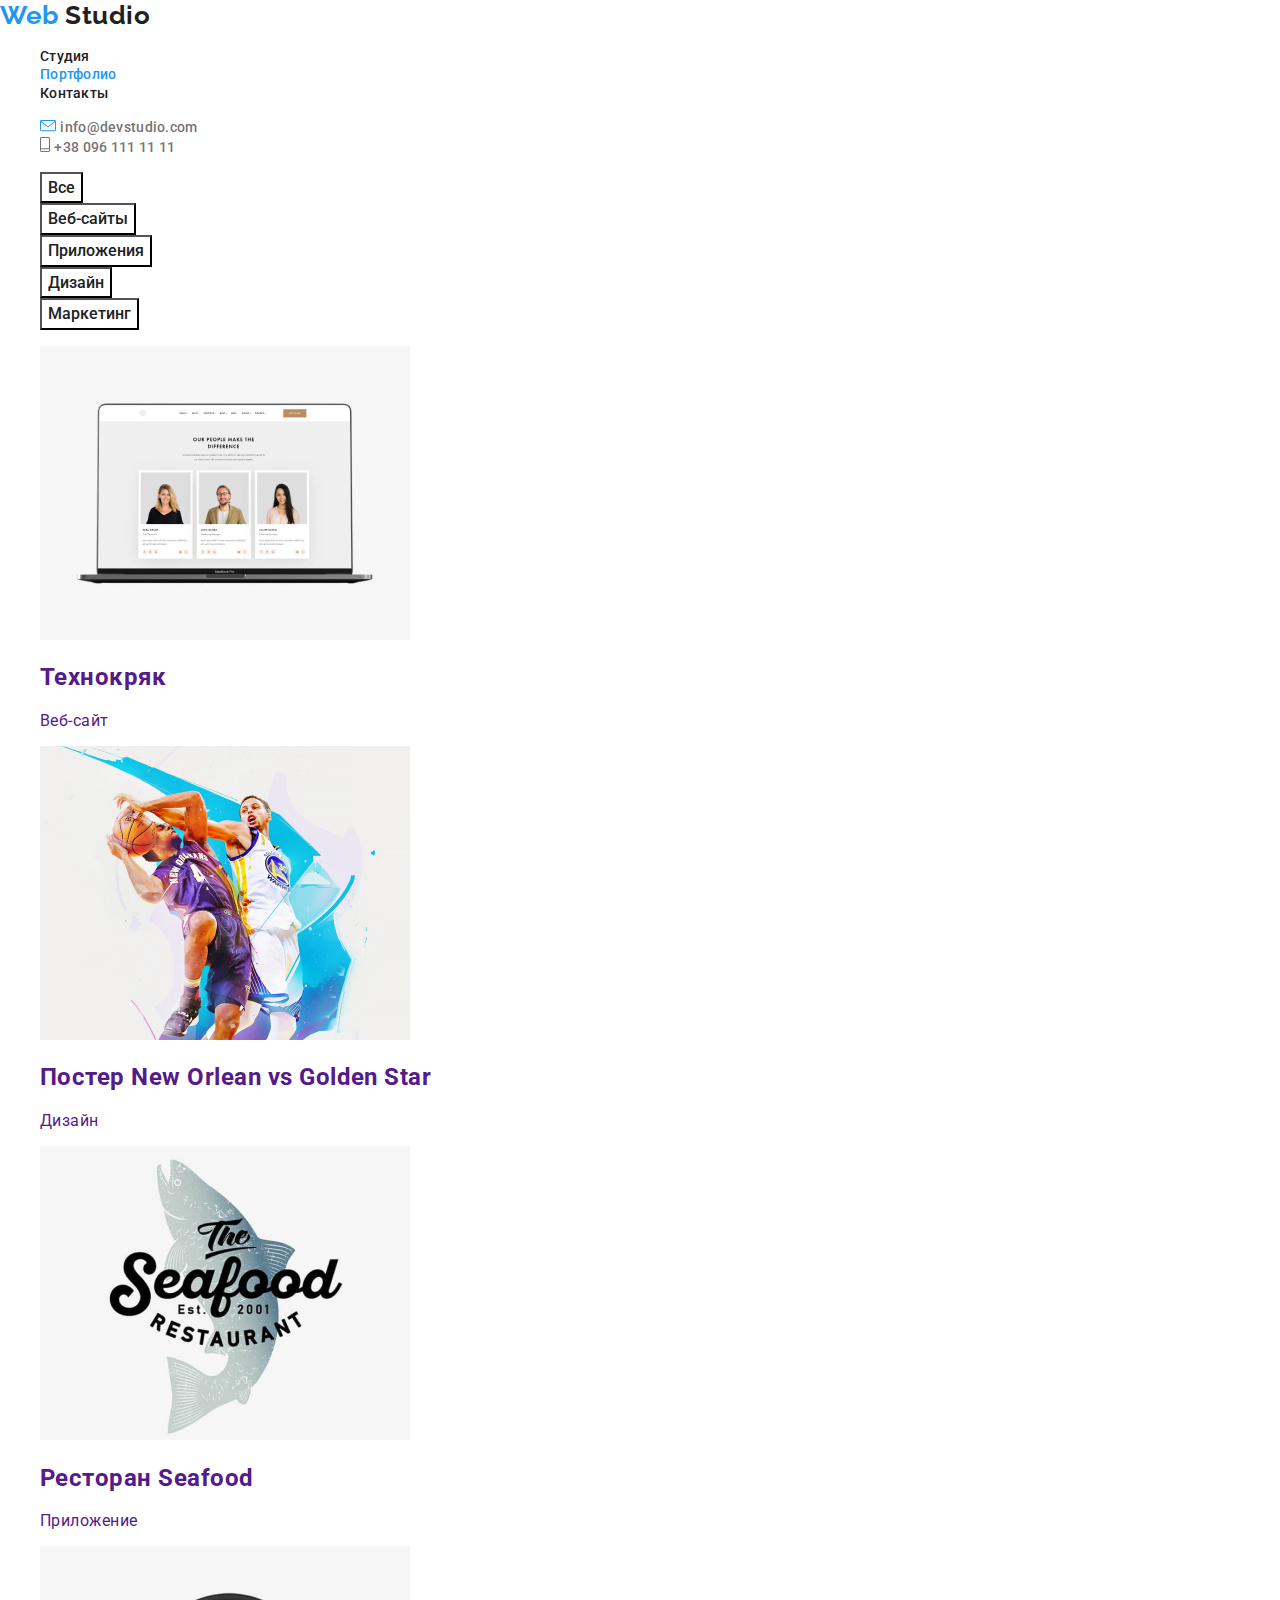
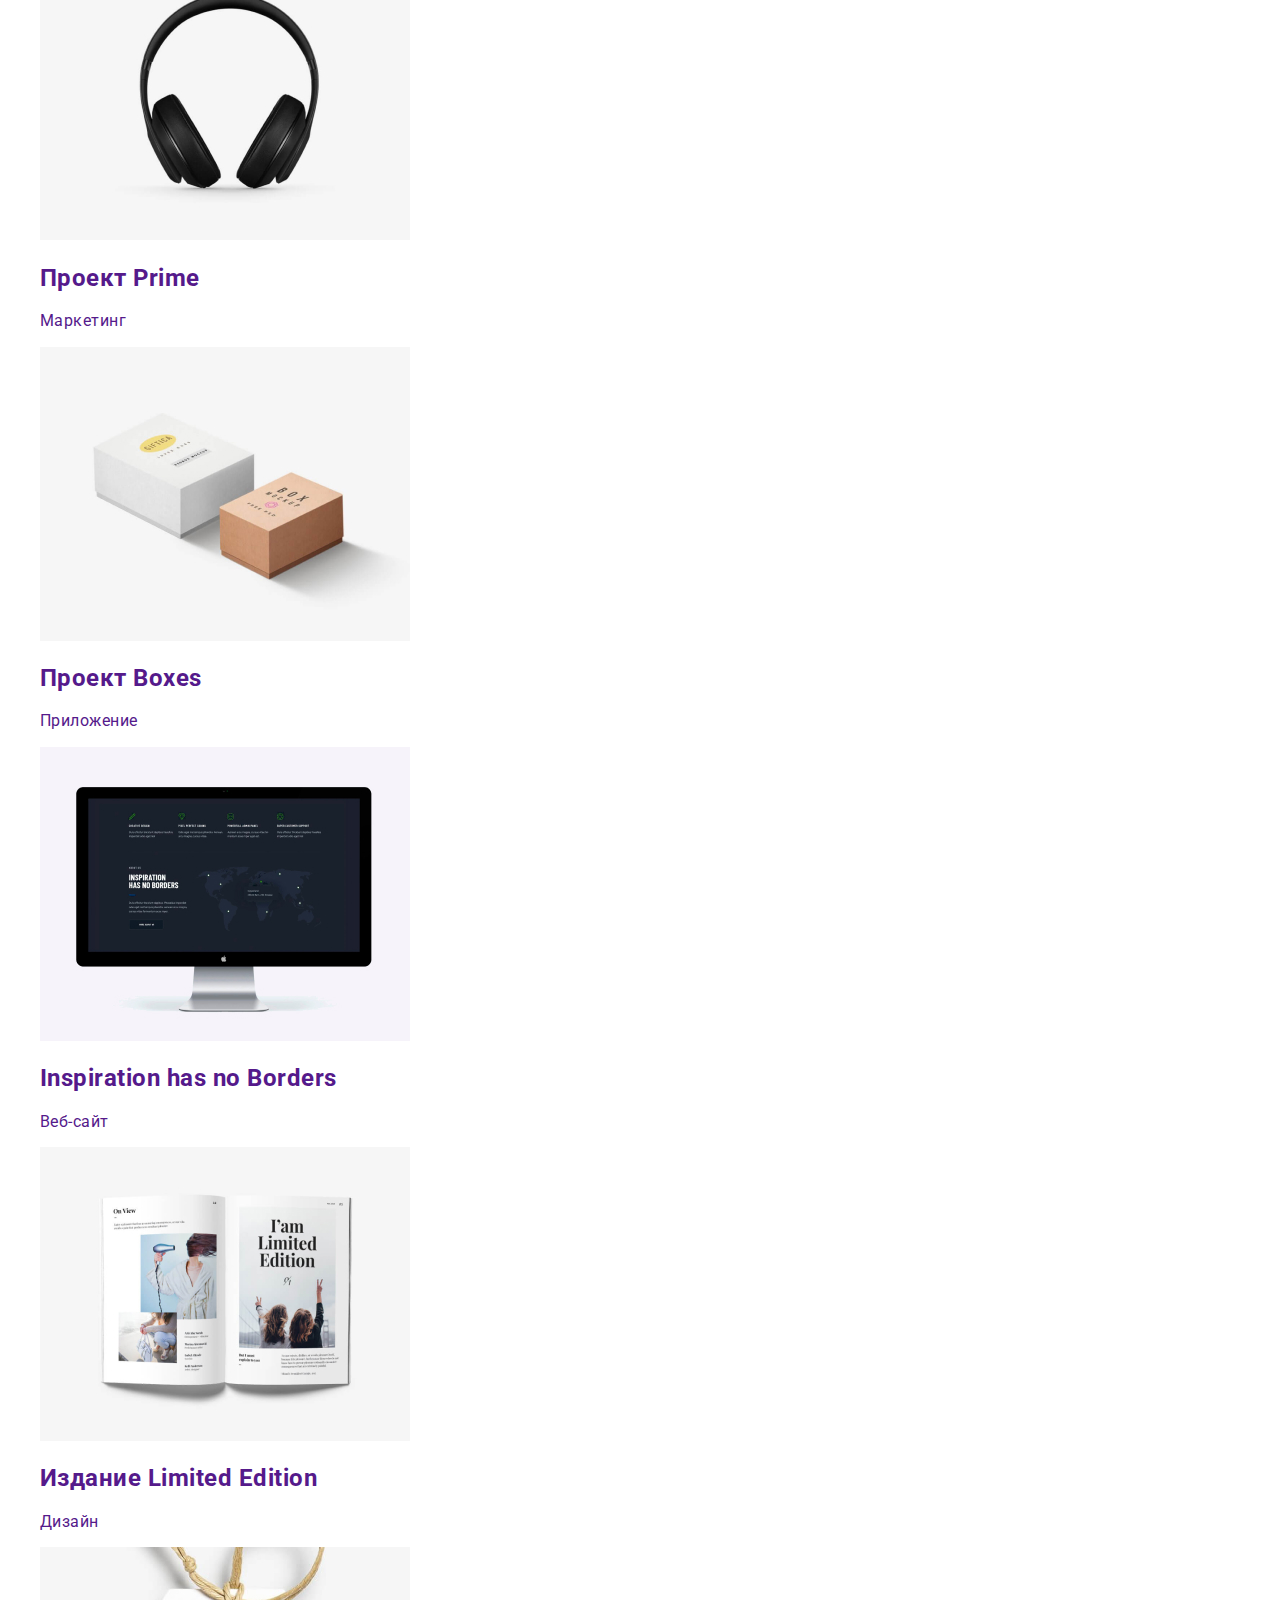
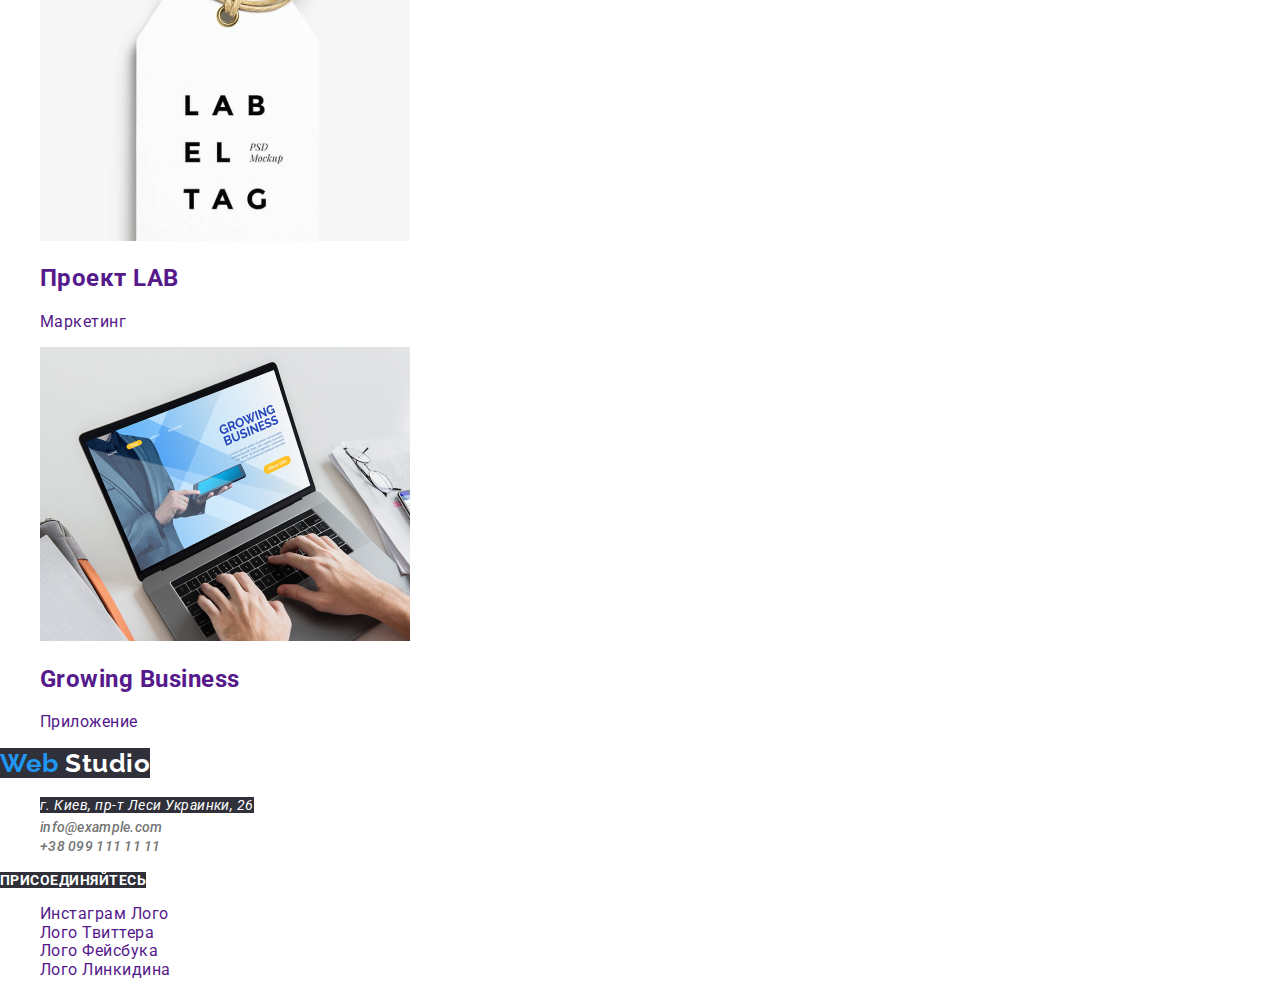
==== portfolio.html @ a0b8d0cc "Updated html" ====
<!DOCTYPE html>
<html lang="ru">
  <head>
    <meta charset="UTF-8" />
    <meta name="viewport" content="width=device-width, initial-scale=1.0" />
    <title>Web Studio</title>
    <link
      href="https://fonts.googleapis.com/css2?family=Raleway:ital,wght@1,700&family=Roboto:wght@400;500;700;900&display=swap"
      rel="stylesheet"
    />
    <link rel="stylesheet" href="./css/normalize.css" />
    <link rel="stylesheet" href="./css/style.css" />
  </head>
  <body>
    <!--Hat of website-->
    <header>
      <nav>
        <a href="./index.html" aria-label="Лого" lang="en" class="logo">
          <span class="bluesidelogo"> Web </span> Studio
        </a>
        <ul class="site-nav">
          <li><a href="./index.html" class="link"> Студия </a></li>
          <li><a href="./portfolio.html" class="link current">Портфолио</a></li>
          <li><a href="" class="link">Контакты</a></li>
        </ul>
      </nav>
      <ul>
        <li>
          <img src="./img/envelope(hover)1.svg" alt="Koнверт" />
          <a href="mailto:info@devstudio.com" class="contacts">
            info@devstudio.com
          </a>
        </li>
        <li>
          <img src="./img/phone1.svg" alt="Телефон" />
          <a href="tel:+380961111111" class="contacts"> +38 096 111 11 11 </a>
        </li>
      </ul>
    </header>
    <!-- Main -->
    <main>
      <h1 hidden>Portfolio</h1>
      <!--Portfolio filter-->
      <section class="section">
        <ul>
          <li><button type="button" class="button">Все</button></li>
          <li><button type="button" class="button">Веб-сайты</button></li>
          <li><button type="button" class="button">Приложения</button></li>
          <li><button type="button" class="button">Дизайн</button></li>
          <li><button type="button" class="button">Маркетинг</button></li>
        </ul>
        <!--Portfolio-->
        <ul>
          <li>
            <a href="" class="works">
              <img
                src="./img/portfolio/first.jpg"
                alt="Ноутбук"
                height="294"
                width="370"
              />
              <h2 class="portfolio-title">Технокряк</h2>
              <p class="section-descrp">Веб-сайт</p>
              <p hidden>
                Технокряк это современная площадка распространения коронавируса.
                Компании используют эту платформу для цифрового шпионажа и атак
                на защищённые сервера конкурентов.
              </p>
            </a>
          </li>
          <li>
            <a href="" class="works">
              <img
                src="./img/portfolio/neworlean.jpg "
                alt="Постер"
                height="294"
                width="370"
              />
              <h2 class="portfolio-title">Постер New Orlean vs Golden Star</h2>
              <p class="section-descrp">Дизайн</p>
              <p hidden>
                Технокряк это современная площадка распространения коронавируса.
                Компании используют эту платформу для цифрового шпионажа и атак
                на защищённые сервера конкурентов.
              </p>
            </a>
          </li>
          <li>
            <a href="" class="works">
              <img
                src="./img/portfolio/seafood.jpg"
                alt="Ресторан"
                height="294"
                width="370"
              />
              <h2 class="portfolio-title">Ресторан Seafood</h2>
              <p class="section-descrp">Приложение</p>
              <p hidden>
                Технокряк это современная площадка распространения коронавируса.
                Компании используют эту платформу для цифрового шпионажа и атак
                на защищённые сервера конкурентов.
              </p>
            </a>
          </li>
          <li>
            <a href="" class="works">
              <img
                src="./img/portfolio/prime.jpg"
                alt="Наушники"
                height="294"
                width="370"
              />
              <h2 class="portfolio-title">Проект Prime</h2>
              <p class="section-descrp">Маркетинг</p>
              <p hidden>
                Технокряк это современная площадка распространения коронавируса.
                Компании используют эту платформу для цифрового шпионажа и атак
                на защищённые сервера конкурентов.
              </p>
            </a>
          </li>
          <li>
            <a href="" class="works">
              <img
                src="./img/portfolio/boxes.jpg"
                alt="Коробки"
                height="294"
                width="370"
              />
              <h2 class="portfolio-title">Проект Boxes</h2>
              <p class="section-descrp">Приложение</p>
              <p hidden>
                Технокряк это современная площадка распространения коронавируса.
                Компании используют эту платформу для цифрового шпионажа и атак
                на защищённые сервера конкурентов.
              </p>
            </a>
          </li>
          <li>
            <a href="" class="works">
              <img
                src="./img/portfolio/borders.jpg"
                alt="Монитор Компьютера"
                height="294"
                width="370"
              />
              <h2 class="portfolio-title">Inspiration has no Borders</h2>
              <p class="section-descrp">Веб-сайт</p>
              <p hidden>
                Технокряк это современная площадка распространения коронавируса.
                Компании используют эту платформу для цифрового шпионажа и атак
                на защищённые сервера конкурентов.
              </p>
            </a>
          </li>
          <li>
            <a href="" class="works">
              <img
                src="./img/portfolio/edition.jpg"
                alt="Журнал"
                height="294"
                width="370"
              />
              <h2 class="portfolio-title">Издание Limited Edition</h2>
              <p class="section-descrp">Дизайн</p>
              <p hidden>
                Технокряк это современная площадка распространения коронавируса.
                Компании используют эту платформу для цифрового шпионажа и атак
                на защищённые сервера конкурентов.
              </p>
            </a>
          </li>
          <li>
            <a href="" class="works">
              <img
                src="./img/portfolio/lab.jpg"
                alt="Логотип компании"
                height="294"
                width="370"
              />
              <h2 class="portfolio-title">Проект LAB</h2>
              <p class="section-descrp">Маркетинг</p>
              <p hidden>
                Технокряк это современная площадка распространения коронавируса.
                Компании используют эту платформу для цифрового шпионажа и атак
                на защищённые сервера конкурентов.
              </p>
            </a>
          </li>
          <li>
            <a href="" class="works">
              <img
                src="./img/portfolio/business.jpg"
                alt="Ноутбук"
                height="294"
                width="370"
              />
              <h2 class="portfolio-title">Growing Business</h2>
              <p class="section-descrp">Приложение</p>
              <p hidden>
                Технокряк это современная площадка распространения коронавируса.
                Компании используют эту платформу для цифрового шпионажа и атак
                на защищённые сервера конкурентов.
              </p>
            </a>
          </li>
        </ul>
      </section>
    </main>
    <!-- Footer-->
    <footer class="footer">
      <a href="./index.html" lang="en" class="whitelogo">
        <span class="bluesidelogo">Web</span> Studio
      </a>

      <address>
        <ul>
          <li>
            <a
              href="https://goo.gl/maps/Nmf4giyLiauQaxNX7"
              target="blank"
              class="addresslink"
              >г. Киев, пр-т Леси Украинки, 26</a
            >
          </li>
          <li>
            <a href="mailto:info@example.com" class="contacts">
              info@example.com
            </a>
          </li>
          <li>
            <a href="tel:+380991111111" class="contacts"> +38 099 111 11 11 </a>
          </li>
        </ul>
      </address>
      <b class="footer-sent">
        ПРИСОЕДИНЯЙТЕСЬ
      </b>
      <ul>
        <li>
          <a href="" aria-label="Instagram" class="social-network">
            Инстаграм Лого
          </a>
        </li>
        <li>
          <a href="" aria-label="Twitter" class="social-network">
            Лого Твиттера
          </a>
        </li>
        <li>
          <a href="" aria-label="Facebook" class="social-network">
            Лого Фейсбука</a
          >
        </li>
        <li>
          <a href="" aria-label="Linkedin" class="social-network">
            Лого Линкидина</a
          >
        </li>
      </ul>
    </footer>
  </body>
</html>
---- css/style.css ----
:root {
  --primary-text-color: #757575;
  --title-text-color: #212121;
  --accent-color: #2196f3;
  --background-color: #ffffff;
}
body {
  color: var(--primary-text-color);
  background-color: var(--background-color);

  font-family: Roboto, sans-serif;
  letter-spacing: 0.03em;
}
ul {
  list-style: none;
}
.button {
  font-family: inherit;
}
.logo,
.whitelogo {
  color: var(--title-text-color);

  font-family: Raleway, sans-serif;
  letter-spacing: 0.02em;
  font-weight: 700;
  font-size: 26px;
  line-height: 1.19;
  text-decoration: none;
}
.bluesidelogo {
  color: var(--accent-color);
}
/* Site Nav, Contacts */
.site-nav .link,
.contacts {
  color: var(--title-text-color);

  letter-spacing: 0.02em;
  font-weight: 500;
  font-size: 14px;
  line-height: 1.14;
  text-decoration: none;
}
.site-nav .link:hover,
.site-nav .link:focus,
.contacts:hover,
.contacts:focus {
  color: var(--accent-color);
}
.site-nav .current {
  color: var(--accent-color);
  text-decoration: none;
}
.contacts {
  color: var(--primary-text-color);
}

/* Hero */
.hero {
  letter-spacing: 0.06em;
}
.hero-title {
  color: var(--background-color);
  background-color: #2f303a;

  font-weight: 900;
  font-size: 44px;
  line-height: 1.4;
  text-align: center;
  text-transform: uppercase;
}
.button {
  color: var(--background-color);
  background-color: var(--accent-color);

  font-weight: 700;
  font-size: 16px;
  line-height: 1.8;
  align-items: center;
  text-align: center;
}
/* Sections */
.section-title {
  color: var(--title-text-color);

  font-weight: 700;
  font-size: 36px;
  line-height: 1.16;
  text-align: center;
}
/* Features, What we are doing */
.features .title,
.picturetext {
  color: var(--title-text-color);

  font-weight: 700;
  font-size: 14px;
  line-height: 1.14;
}
.features > li > p {
  font-weight: 400;
  font-size: 14px;
  line-height: 1.7;
}
.picturetext {
  color: var(--background-color);
  background-color: #2f303a;

  text-transform: uppercase;
}
/* Our team */
.profession {
  font-weight: 400;
  font-size: 16px;
  line-height: 1.2;
}
.nametitle {
  color: var(--title-text-color);

  font-weight: 500;
  font-size: 16px;
  line-height: 19px;
}
/* Footer */
.whitelogo,
.addresslink,
.footer-sent {
  color: var(--background-color);
  background-color: #2f303a;
}
.addresslink {
  font-weight: 400;
  font-size: 14px;
  line-height: 1.7;
  text-decoration: none;
}
.addresscolor {
  color: rgba(255, 255, 255, 0.6);
  background-color: #2f303a;
}
.footer-sent {
  text-transform: uppercase;
  font-weight: 700;
  font-size: 14px;
  line-height: 1.14;
}
.social-network {
  text-decoration: none;
}
/* Portfolio */
/* Portfolio filter */
.section .button {
  color: var(--title-text-color);
  background-color: var(--portfolio-color);

  font-weight: 500;
  font-size: 16px;
  line-height: 1.6;
  text-align: center;
}
.section .button:hover,
.section .button:focus {
  color: var(--background-color);
  background-color: var(--accent-color);
}
/* Portfolio */
.works {
  text-decoration: none;
}
section-descrp {
  font-weight: 400;
  font-size: 16px;
  line-height: 1.8;
}
.section-title {
  color: var(--title-text-color);

  font-weight: 700;
  font-size: 18px;
  line-height: 2;
  letter-spacing: 0.06em;
  text-decoration: none;
}
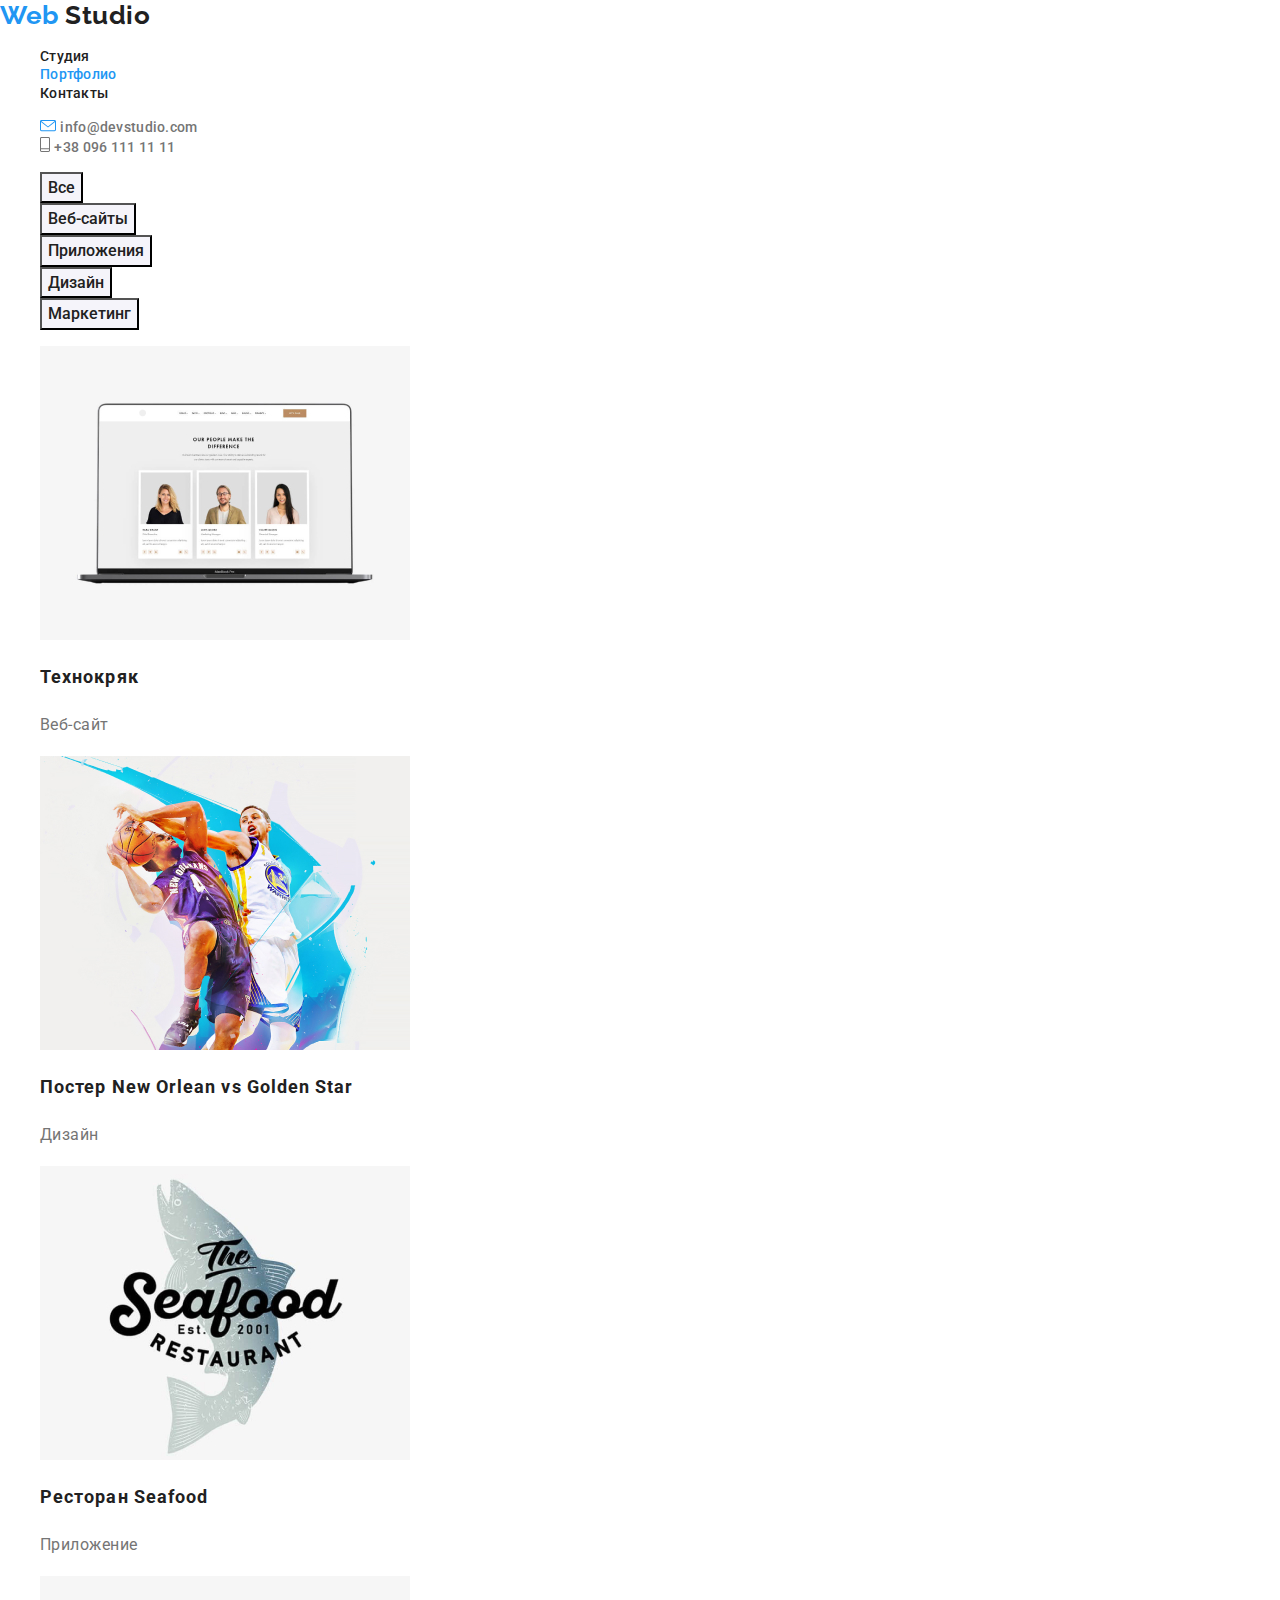
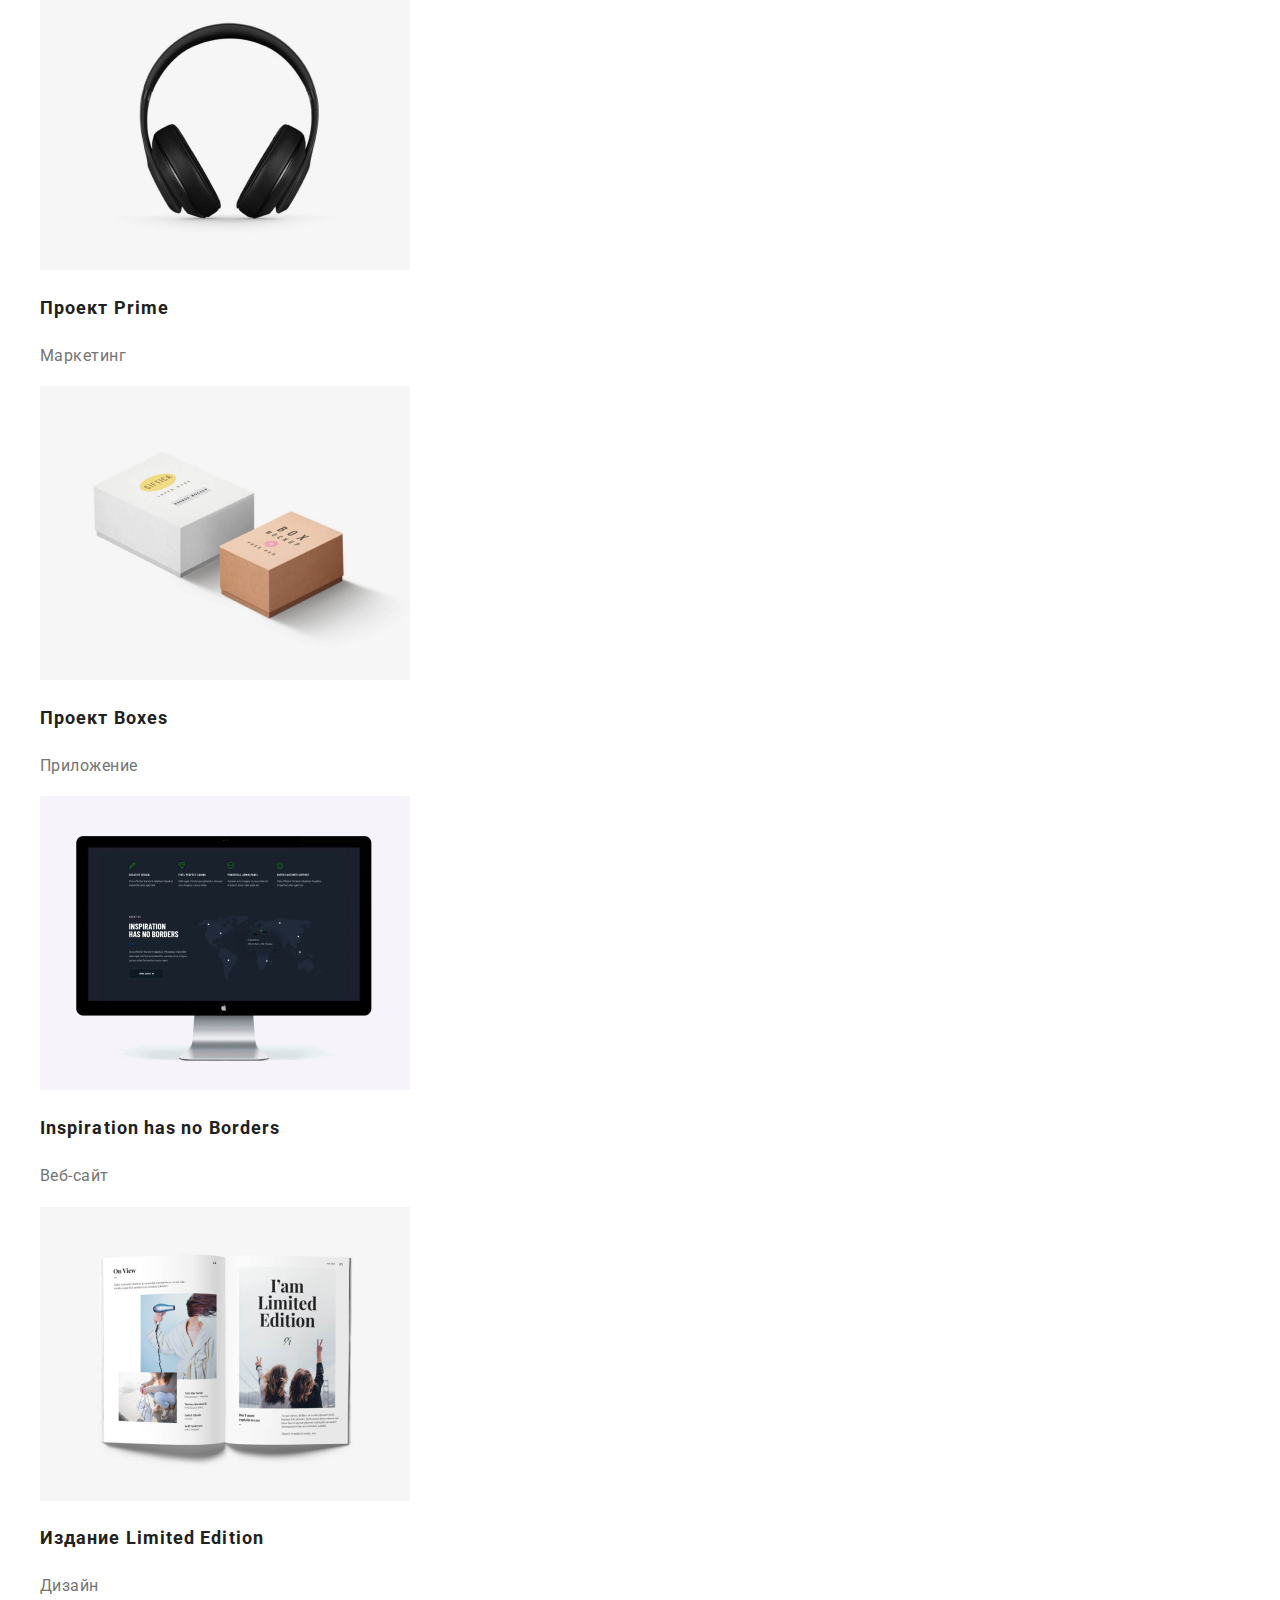
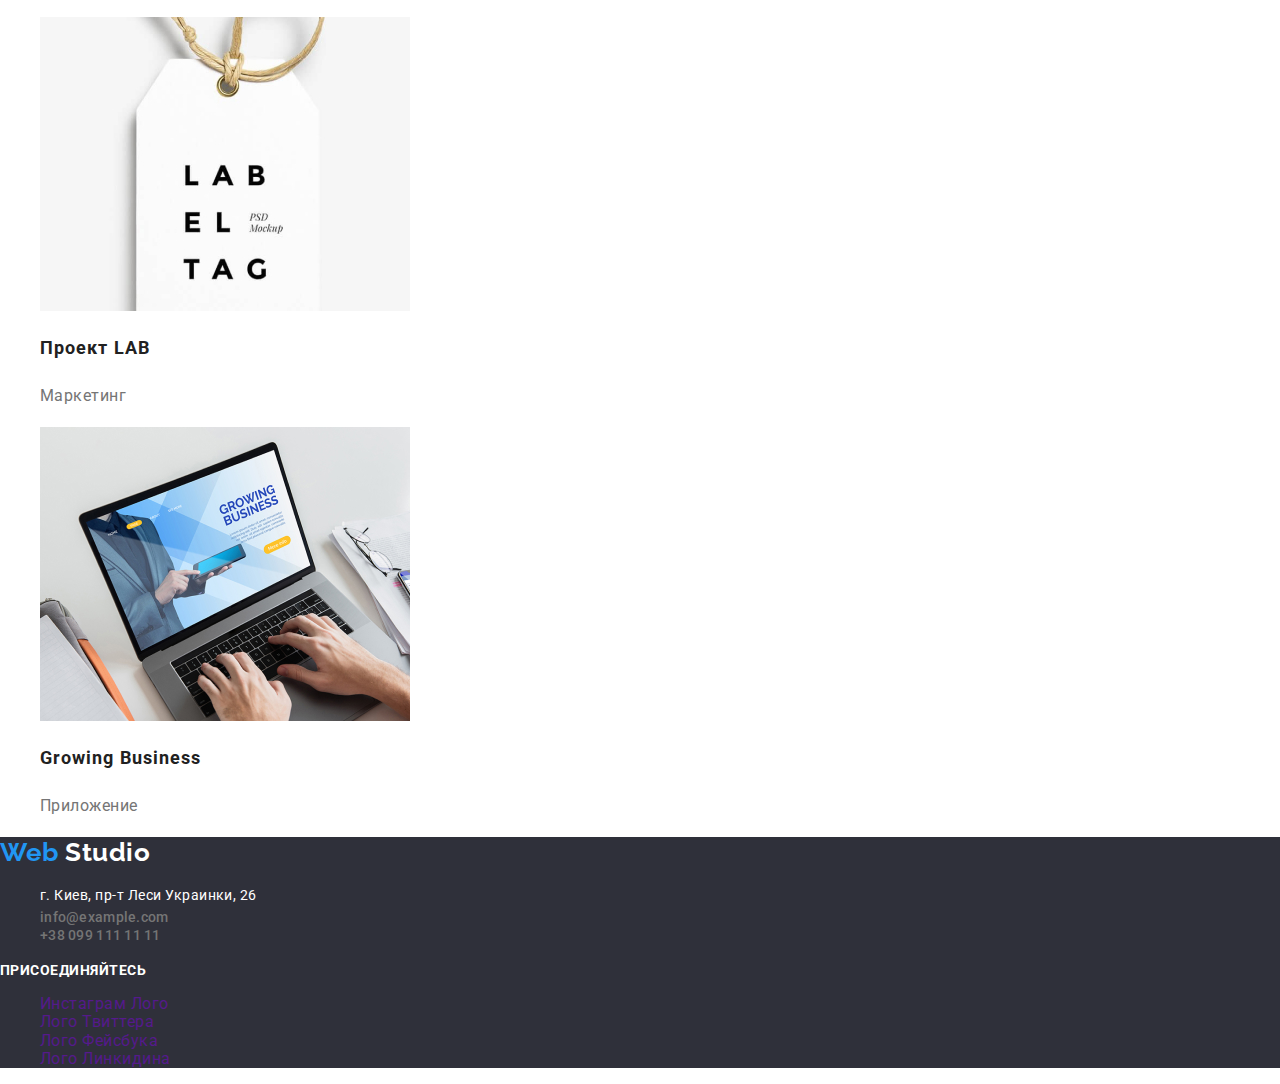
==== commit 2fb2f3e1: "Fixed mistake" ====
--- a/portfolio.html
+++ b/portfolio.html
@@ -5,7 +5,7 @@
     <meta name="viewport" content="width=device-width, initial-scale=1.0" />
     <title>Web Studio</title>
     <link
-      href="https://fonts.googleapis.com/css2?family=Raleway:ital,wght@1,700&family=Roboto:wght@400;500;700;900&display=swap"
+      href="https://fonts.googleapis.com/css2?family=Raleway:wght@700&family=Roboto:wght@400;500;700;900&display=swap"
       rel="stylesheet"
     />
     <link rel="stylesheet" href="./css/normalize.css" />
@@ -213,7 +213,7 @@
         <span class="bluesidelogo">Web</span> Studio
       </a>
 
-      <address>
+      <address class="address">
         <ul>
           <li>
             <a
--- a/css/style.css
+++ b/css/style.css
@@ -1,27 +1,34 @@
 :root {
+  --main-font: "Roboto", sans-serif;
+  --secondary-font: "Raleway", sans-serif;
   --primary-text-color: #757575;
   --title-text-color: #212121;
   --accent-color: #2196f3;
   --background-color: #ffffff;
+  --backgroud-our-team: #f5f4fa;
+  --fotter-color: #2f303a;
 }
 body {
   color: var(--primary-text-color);
   background-color: var(--background-color);
 
-  font-family: Roboto, sans-serif;
+  font-family: var(--main-font);
   letter-spacing: 0.03em;
 }
 ul {
   list-style: none;
-}
-.button {
+  font-family: var(--main-font);
+}
+.button,
+.hero-button {
   font-family: inherit;
 }
 .logo,
 .whitelogo {
   color: var(--title-text-color);
 
-  font-family: Raleway, sans-serif;
+  font-family: var(--secondary-font);
+  font-style: normal;
   letter-spacing: 0.02em;
   font-weight: 700;
   font-size: 26px;
@@ -30,6 +37,7 @@
 }
 .bluesidelogo {
   color: var(--accent-color);
+  font-style: normal;
 }
 /* Site Nav, Contacts */
 .site-nav .link,
@@ -57,23 +65,25 @@
 }
 
 /* Hero */
-.hero {
-  letter-spacing: 0.06em;
-}
+
 .hero-title {
   color: var(--background-color);
   background-color: #2f303a;
 
+  font-family: var(--main-font);
   font-weight: 900;
   font-size: 44px;
   line-height: 1.4;
-  text-align: center;
-  text-transform: uppercase;
-}
-.button {
+  letter-spacing: 0.06em;
+  text-align: center;
+  text-transform: uppercase;
+}
+.hero-button {
   color: var(--background-color);
   background-color: var(--accent-color);
 
+  font-family: var(--main-font);
+  letter-spacing: 0.06em;
   font-weight: 700;
   font-size: 16px;
   line-height: 1.8;
@@ -98,6 +108,9 @@
   font-size: 14px;
   line-height: 1.14;
 }
+.title {
+  text-transform: uppercase;
+}
 .features > li > p {
   font-weight: 400;
   font-size: 14px;
@@ -105,11 +118,14 @@
 }
 .picturetext {
   color: var(--background-color);
-  background-color: #2f303a;
+  background-color: rgba(47, 48, 58, 0.8);
 
   text-transform: uppercase;
 }
 /* Our team */
+.our-team {
+  background-color: var(--backgroud-our-team);
+}
 .profession {
   font-weight: 400;
   font-size: 16px;
@@ -123,11 +139,17 @@
   line-height: 19px;
 }
 /* Footer */
+.footer {
+  background-color: var(--fotter-color);
+}
 .whitelogo,
 .addresslink,
 .footer-sent {
   color: var(--background-color);
-  background-color: #2f303a;
+  font-style: normal;
+}
+.address {
+  font-style: normal;
 }
 .addresslink {
   font-weight: 400;
@@ -137,7 +159,6 @@
 }
 .addresscolor {
   color: rgba(255, 255, 255, 0.6);
-  background-color: #2f303a;
 }
 .footer-sent {
   text-transform: uppercase;
@@ -152,7 +173,7 @@
 /* Portfolio filter */
 .section .button {
   color: var(--title-text-color);
-  background-color: var(--portfolio-color);
+  background-color: var(--backgroud-our-team);
 
   font-weight: 500;
   font-size: 16px;
@@ -168,12 +189,13 @@
 .works {
   text-decoration: none;
 }
-section-descrp {
+.section-descrp {
   font-weight: 400;
   font-size: 16px;
   line-height: 1.8;
-}
-.section-title {
+  color: var(--primary-text-color);
+}
+.portfolio-title {
   color: var(--title-text-color);
 
   font-weight: 700;
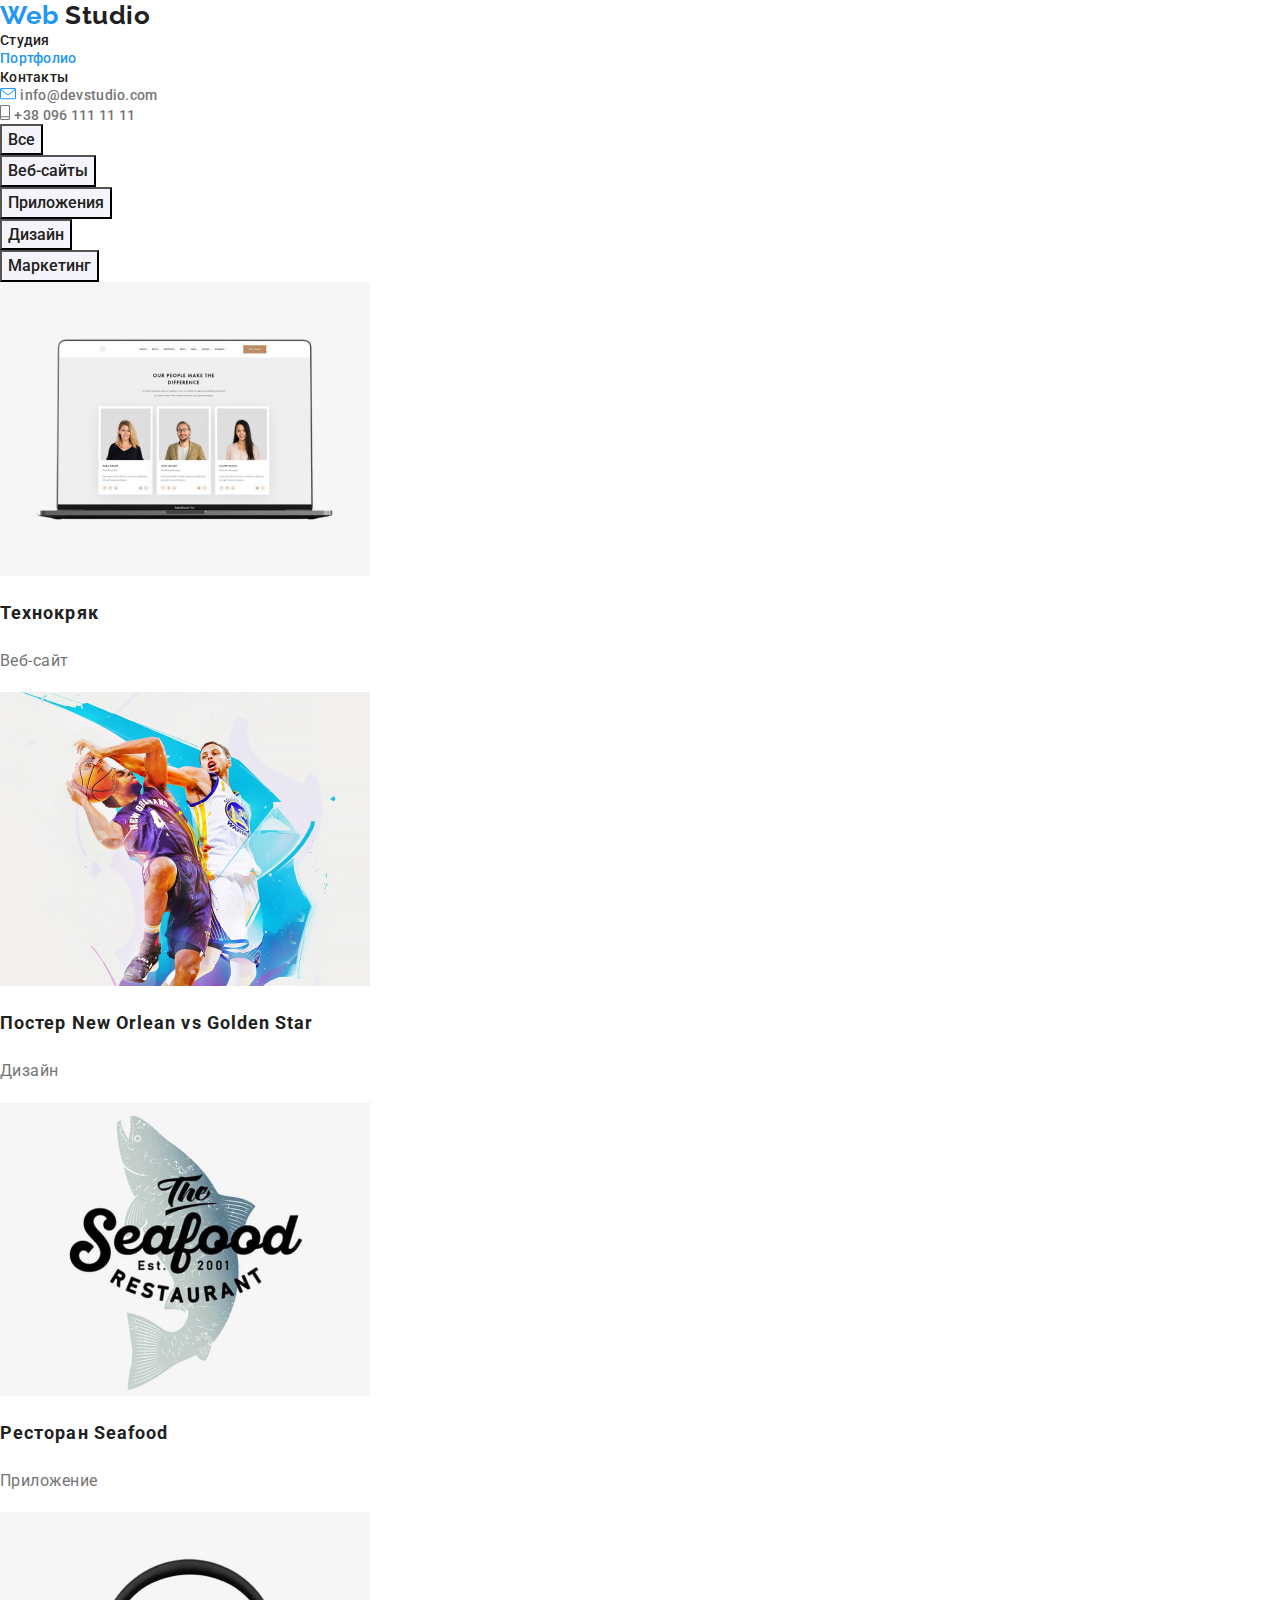
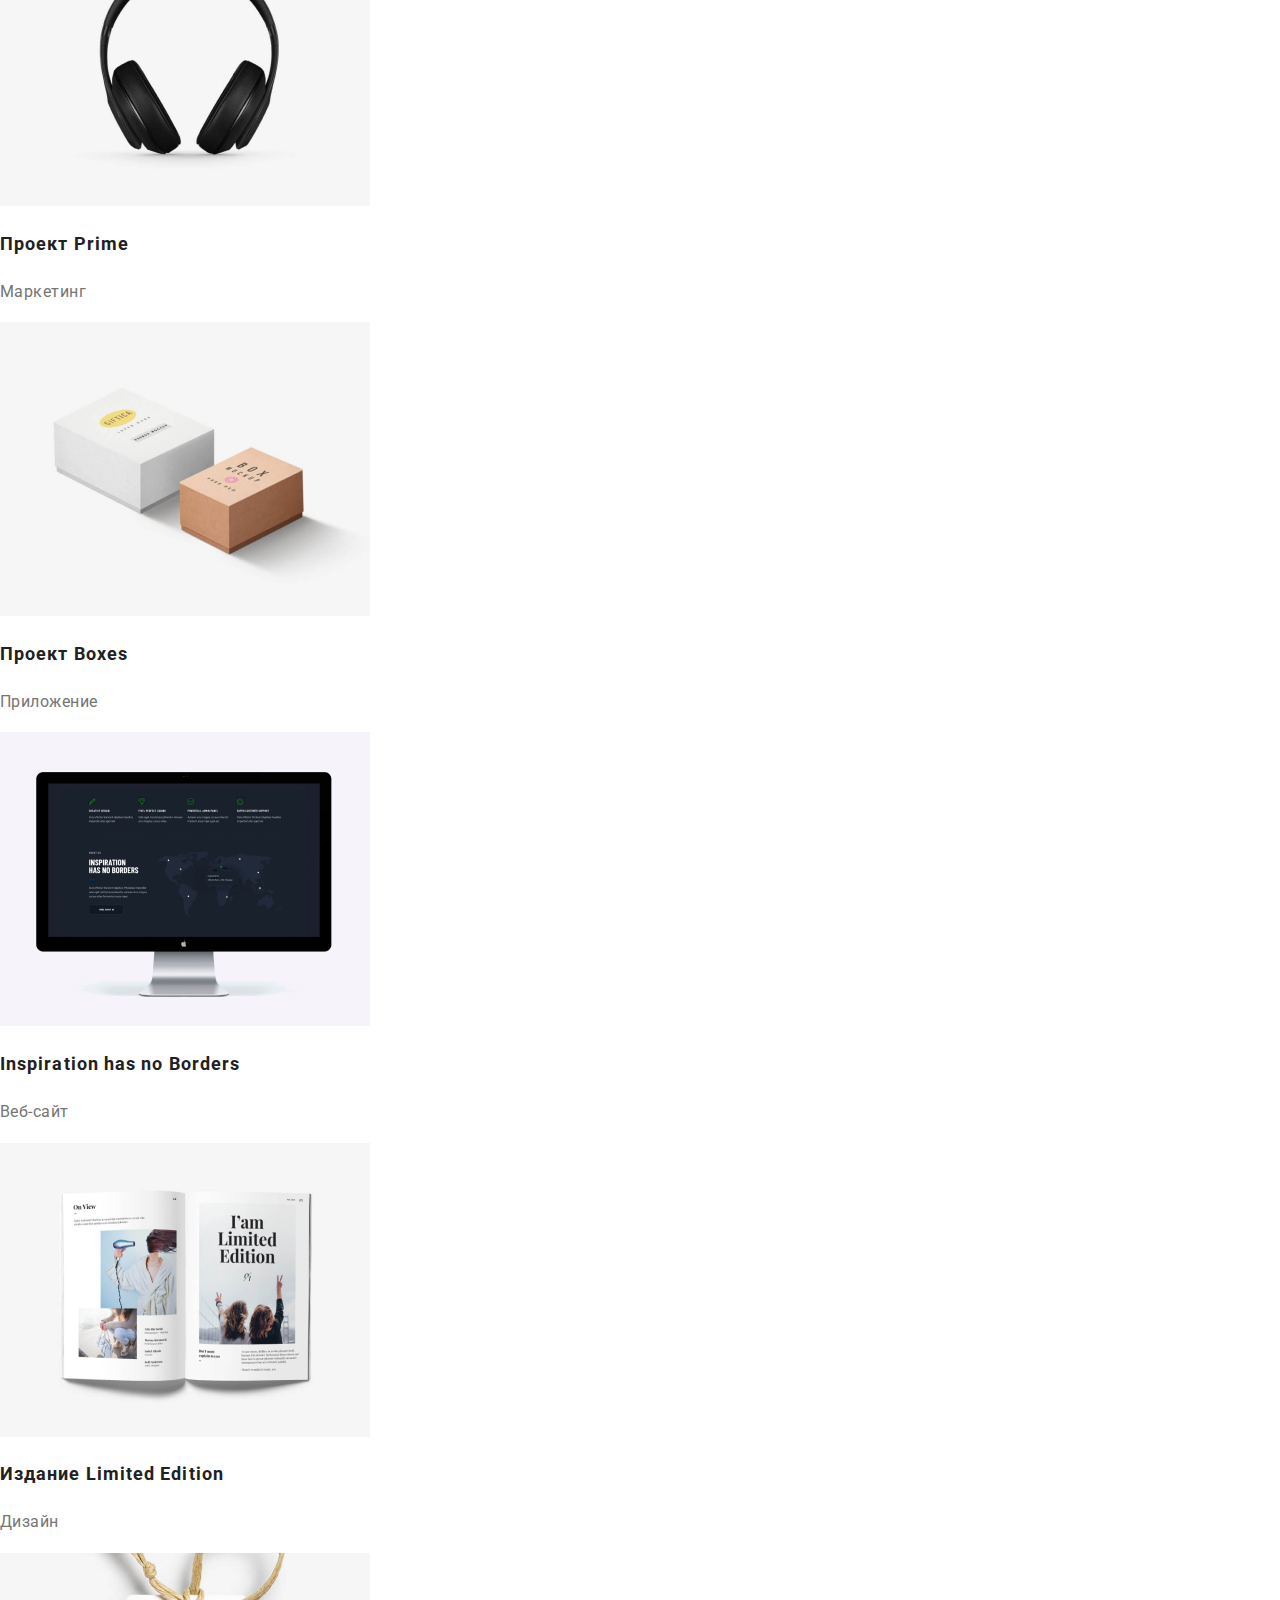
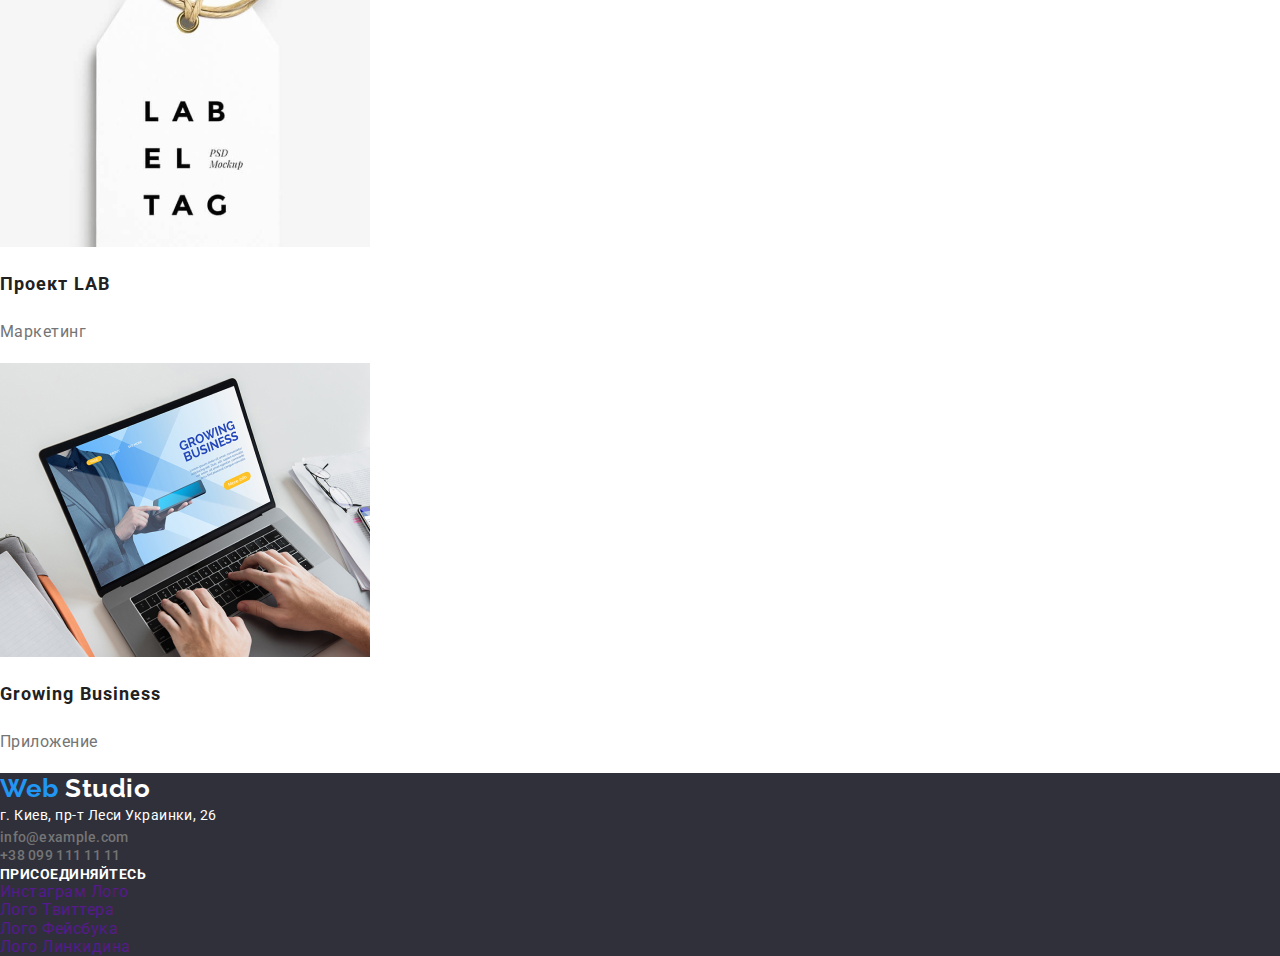
==== commit 109b326e: "Updates" ====
--- a/portfolio.html
+++ b/portfolio.html
@@ -24,7 +24,7 @@
           <li><a href="" class="link">Контакты</a></li>
         </ul>
       </nav>
-      <ul>
+      <ul class="top-address">
         <li>
           <img src="./img/envelope(hover)1.svg" alt="Koнверт" />
           <a href="mailto:info@devstudio.com" class="contacts">
--- a/css/style.css
+++ b/css/style.css
@@ -8,6 +8,14 @@
   --backgroud-our-team: #f5f4fa;
   --fotter-color: #2f303a;
 }
+html {
+  box-sizing: border-box;
+}
+*,
+*: :before,
+*: :after {
+  box-sizing: inherit;
+}
 body {
   color: var(--primary-text-color);
   background-color: var(--background-color);
@@ -16,6 +24,9 @@
   letter-spacing: 0.03em;
 }
 ul {
+  margin: 0;
+  padding: 0;
+
   list-style: none;
   font-family: var(--main-font);
 }
@@ -67,6 +78,8 @@
 /* Hero */
 
 .hero-title {
+  margin-top: 0;
+  margin-bottom: 30px;
   color: var(--background-color);
   background-color: #2f303a;
 
@@ -79,8 +92,17 @@
   text-transform: uppercase;
 }
 .hero-button {
+  display: inline-block;
+  min-width: 50px;
+  margin-bottom: 294px;
+
+  border-radius: 4px;
+  padding: 10px 32px;
+
   color: var(--background-color);
   background-color: var(--accent-color);
+  box-shadow: 0px 4px 4px rgba(0, 0, 0, 0.15);
+  border: transparent;
 
   font-family: var(--main-font);
   letter-spacing: 0.06em;
@@ -93,13 +115,19 @@
 /* Sections */
 .section-title {
   color: var(--title-text-color);
-
+  margin-top: 0;
+  margin-bottom: 50px;
   font-weight: 700;
   font-size: 36px;
   line-height: 1.16;
   text-align: center;
 }
 /* Features, What we are doing */
+.features-text {
+  margin-bottom: 94px;
+  width: 270px;
+  height: 75px;
+}
 .features .title,
 .picturetext {
   color: var(--title-text-color);
@@ -109,6 +137,9 @@
   line-height: 1.14;
 }
 .title {
+  margin-top: 0;
+  margin-bottom: 10px;
+
   text-transform: uppercase;
 }
 .features > li > p {
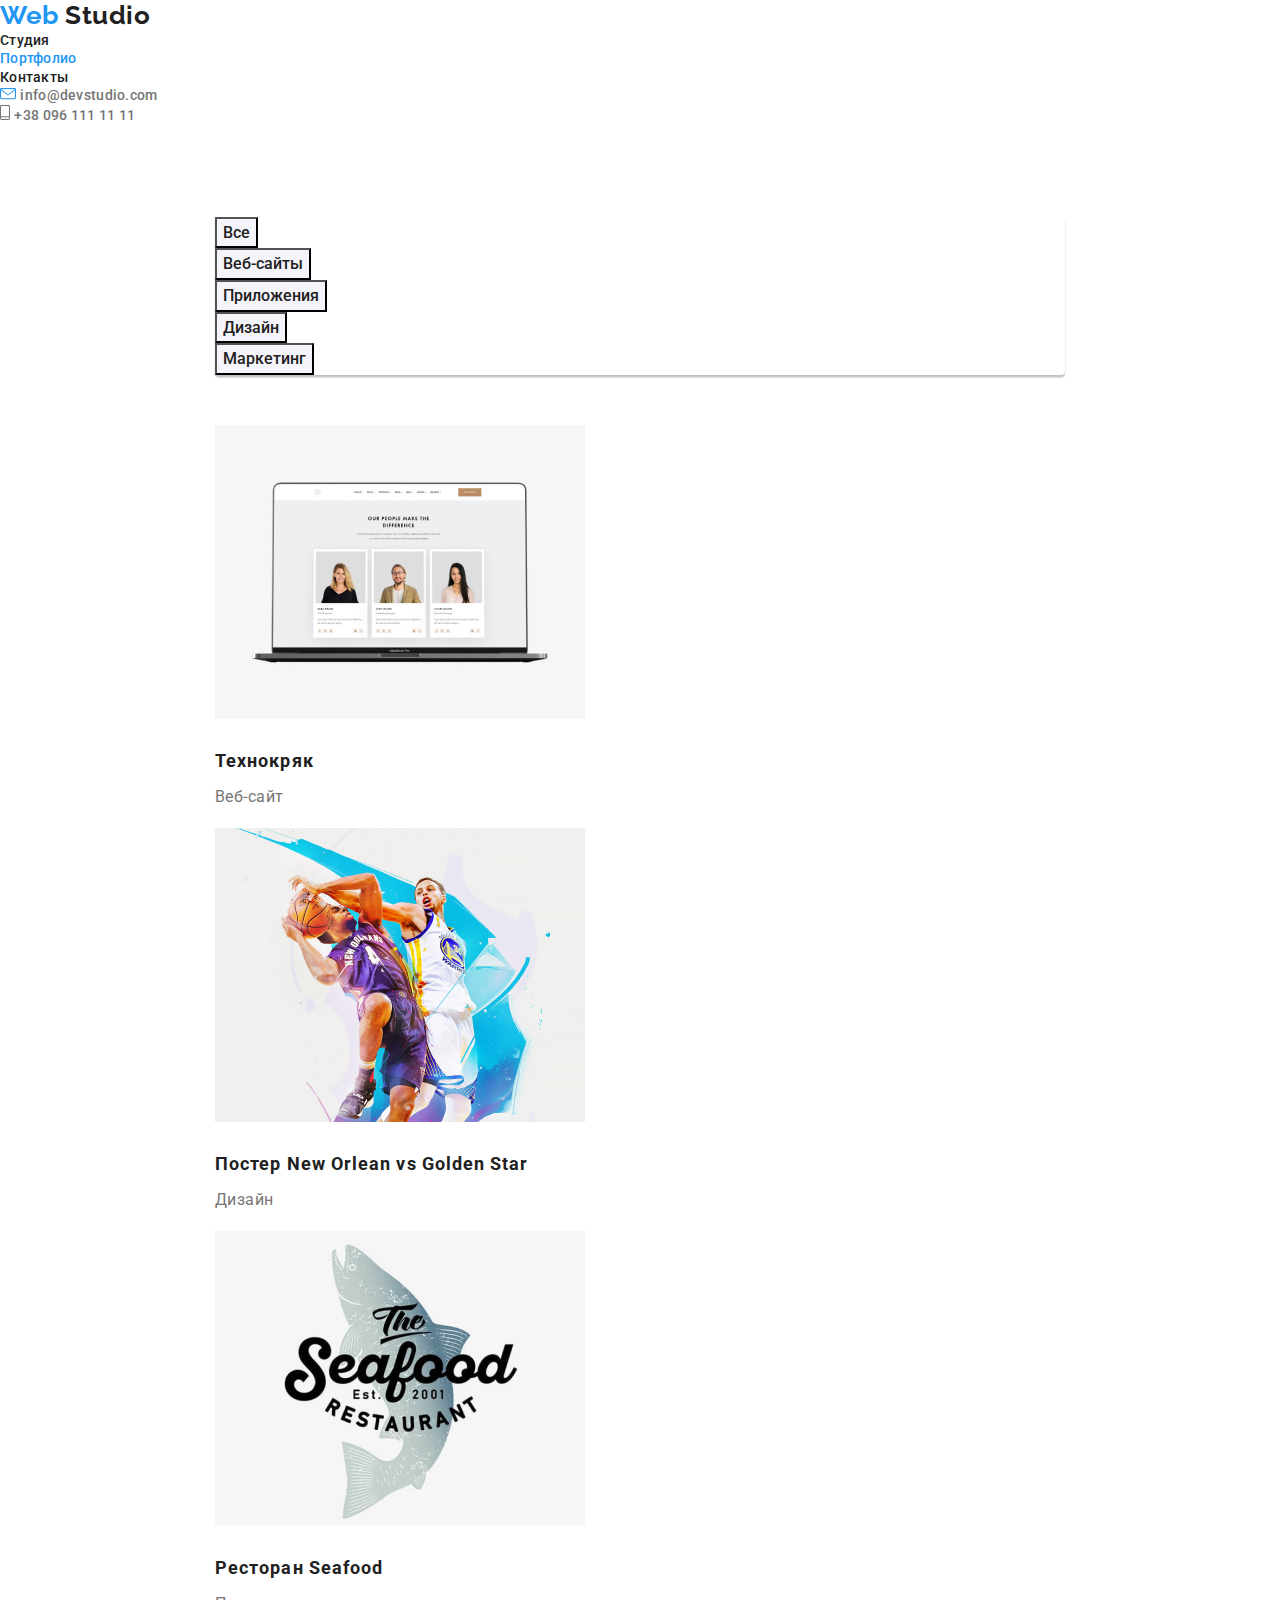
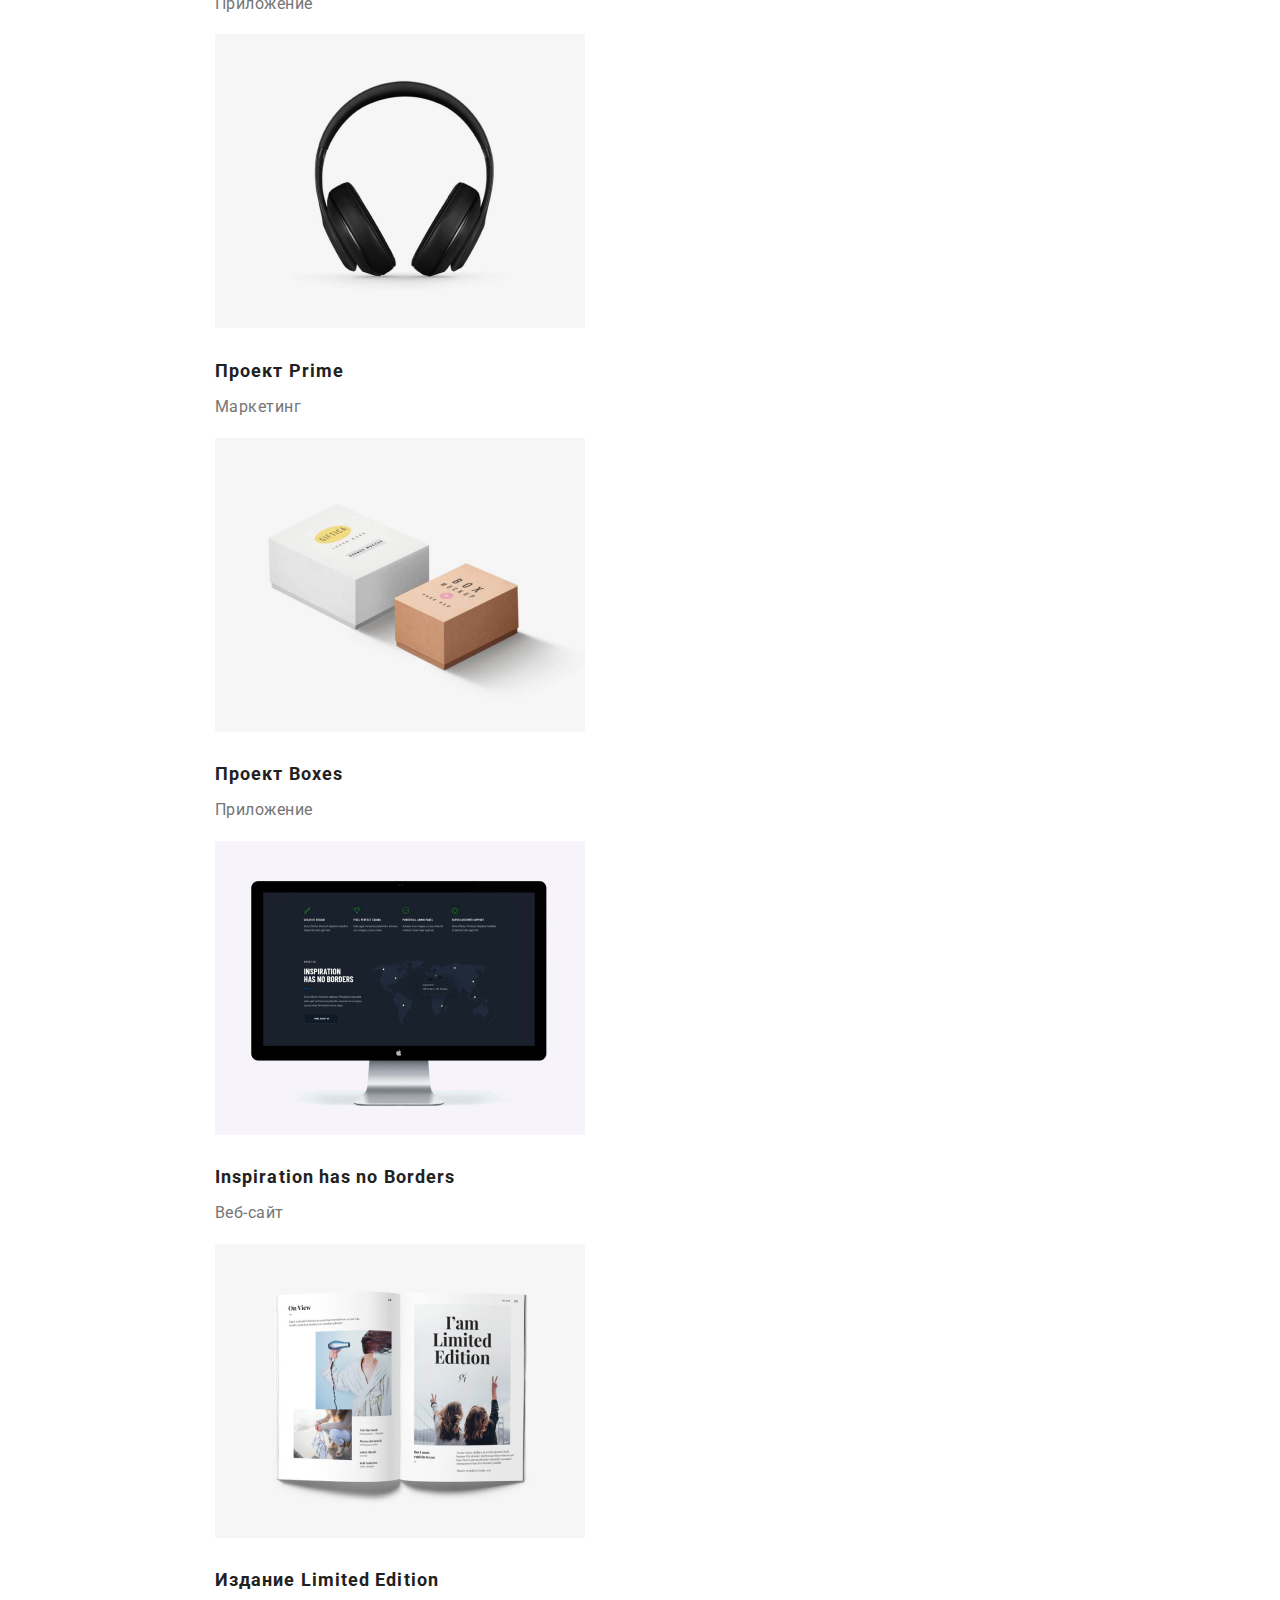
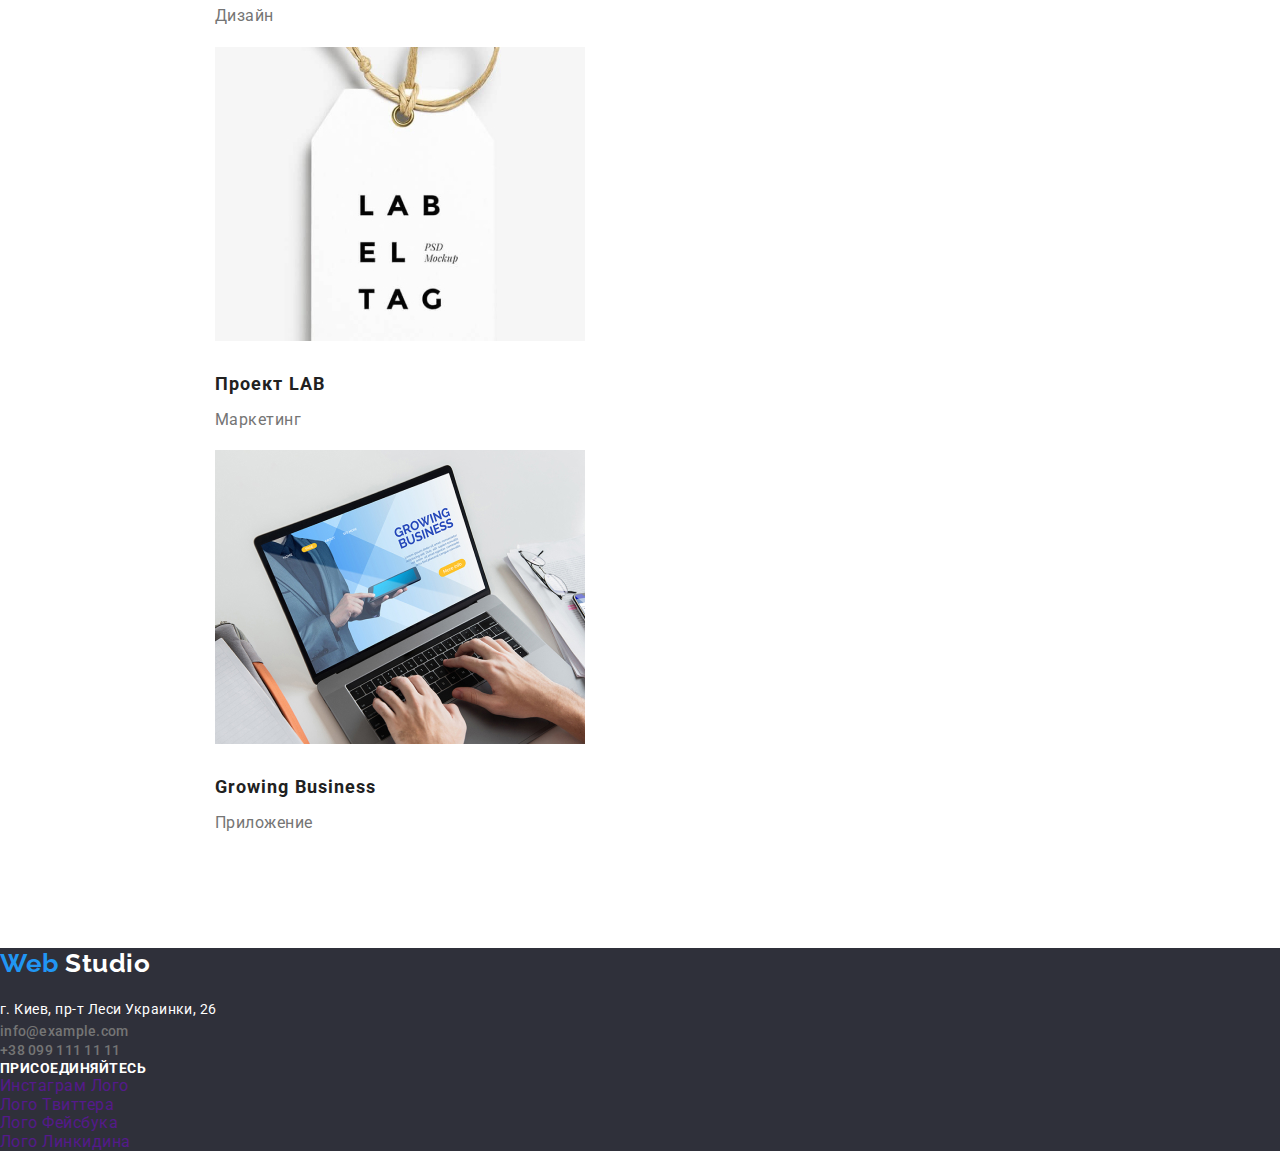
==== commit 07c61968: "Updates" ====
--- a/portfolio.html
+++ b/portfolio.html
@@ -41,177 +41,183 @@
     <main>
       <h1 hidden>Portfolio</h1>
       <!--Portfolio filter-->
-      <section class="section">
-        <ul>
-          <li><button type="button" class="button">Все</button></li>
-          <li><button type="button" class="button">Веб-сайты</button></li>
-          <li><button type="button" class="button">Приложения</button></li>
-          <li><button type="button" class="button">Дизайн</button></li>
-          <li><button type="button" class="button">Маркетинг</button></li>
-        </ul>
-        <!--Portfolio-->
-        <ul>
-          <li>
-            <a href="" class="works">
-              <img
-                src="./img/portfolio/first.jpg"
-                alt="Ноутбук"
-                height="294"
-                width="370"
-              />
-              <h2 class="portfolio-title">Технокряк</h2>
-              <p class="section-descrp">Веб-сайт</p>
-              <p hidden>
-                Технокряк это современная площадка распространения коронавируса.
-                Компании используют эту платформу для цифрового шпионажа и атак
-                на защищённые сервера конкурентов.
-              </p>
-            </a>
-          </li>
-          <li>
-            <a href="" class="works">
-              <img
-                src="./img/portfolio/neworlean.jpg "
-                alt="Постер"
-                height="294"
-                width="370"
-              />
-              <h2 class="portfolio-title">Постер New Orlean vs Golden Star</h2>
-              <p class="section-descrp">Дизайн</p>
-              <p hidden>
-                Технокряк это современная площадка распространения коронавируса.
-                Компании используют эту платформу для цифрового шпионажа и атак
-                на защищённые сервера конкурентов.
-              </p>
-            </a>
-          </li>
-          <li>
-            <a href="" class="works">
-              <img
-                src="./img/portfolio/seafood.jpg"
-                alt="Ресторан"
-                height="294"
-                width="370"
-              />
-              <h2 class="portfolio-title">Ресторан Seafood</h2>
-              <p class="section-descrp">Приложение</p>
-              <p hidden>
-                Технокряк это современная площадка распространения коронавируса.
-                Компании используют эту платформу для цифрового шпионажа и атак
-                на защищённые сервера конкурентов.
-              </p>
-            </a>
-          </li>
-          <li>
-            <a href="" class="works">
-              <img
-                src="./img/portfolio/prime.jpg"
-                alt="Наушники"
-                height="294"
-                width="370"
-              />
-              <h2 class="portfolio-title">Проект Prime</h2>
-              <p class="section-descrp">Маркетинг</p>
-              <p hidden>
-                Технокряк это современная площадка распространения коронавируса.
-                Компании используют эту платформу для цифрового шпионажа и атак
-                на защищённые сервера конкурентов.
-              </p>
-            </a>
-          </li>
-          <li>
-            <a href="" class="works">
-              <img
-                src="./img/portfolio/boxes.jpg"
-                alt="Коробки"
-                height="294"
-                width="370"
-              />
-              <h2 class="portfolio-title">Проект Boxes</h2>
-              <p class="section-descrp">Приложение</p>
-              <p hidden>
-                Технокряк это современная площадка распространения коронавируса.
-                Компании используют эту платформу для цифрового шпионажа и атак
-                на защищённые сервера конкурентов.
-              </p>
-            </a>
-          </li>
-          <li>
-            <a href="" class="works">
-              <img
-                src="./img/portfolio/borders.jpg"
-                alt="Монитор Компьютера"
-                height="294"
-                width="370"
-              />
-              <h2 class="portfolio-title">Inspiration has no Borders</h2>
-              <p class="section-descrp">Веб-сайт</p>
-              <p hidden>
-                Технокряк это современная площадка распространения коронавируса.
-                Компании используют эту платформу для цифрового шпионажа и атак
-                на защищённые сервера конкурентов.
-              </p>
-            </a>
-          </li>
-          <li>
-            <a href="" class="works">
-              <img
-                src="./img/portfolio/edition.jpg"
-                alt="Журнал"
-                height="294"
-                width="370"
-              />
-              <h2 class="portfolio-title">Издание Limited Edition</h2>
-              <p class="section-descrp">Дизайн</p>
-              <p hidden>
-                Технокряк это современная площадка распространения коронавируса.
-                Компании используют эту платформу для цифрового шпионажа и атак
-                на защищённые сервера конкурентов.
-              </p>
-            </a>
-          </li>
-          <li>
-            <a href="" class="works">
-              <img
-                src="./img/portfolio/lab.jpg"
-                alt="Логотип компании"
-                height="294"
-                width="370"
-              />
-              <h2 class="portfolio-title">Проект LAB</h2>
-              <p class="section-descrp">Маркетинг</p>
-              <p hidden>
-                Технокряк это современная площадка распространения коронавируса.
-                Компании используют эту платформу для цифрового шпионажа и атак
-                на защищённые сервера конкурентов.
-              </p>
-            </a>
-          </li>
-          <li>
-            <a href="" class="works">
-              <img
-                src="./img/portfolio/business.jpg"
-                alt="Ноутбук"
-                height="294"
-                width="370"
-              />
-              <h2 class="portfolio-title">Growing Business</h2>
-              <p class="section-descrp">Приложение</p>
-              <p hidden>
-                Технокряк это современная площадка распространения коронавируса.
-                Компании используют эту платформу для цифрового шпионажа и атак
-                на защищённые сервера конкурентов.
-              </p>
-            </a>
-          </li>
-        </ul>
-      </section>
+      <div class="portfolio-section-style">
+        <section class="section">
+          <ul class="portfolio-button">
+            <li><button type="button" class="button">Все</button></li>
+            <li><button type="button" class="button">Веб-сайты</button></li>
+            <li><button type="button" class="button">Приложения</button></li>
+            <li><button type="button" class="button">Дизайн</button></li>
+            <li><button type="button" class="button">Маркетинг</button></li>
+          </ul>
+          <!--Portfolio-->
+          <ul>
+            <li>
+              <a href="" class="works">
+                <img
+                  src="./img/portfolio/first.jpg"
+                  alt="Ноутбук"
+                  height="294"
+                  width="370"
+                />
+                <h2 class="portfolio-title">Технокряк</h2>
+                <p class="section-descrp">Веб-сайт</p>
+                <p hidden>
+                  Технокряк это современная площадка распространения
+                  коронавируса. Компании используют эту платформу для цифрового
+                  шпионажа и атак на защищённые сервера конкурентов.
+                </p>
+              </a>
+            </li>
+            <li>
+              <a href="" class="works">
+                <img
+                  src="./img/portfolio/neworlean.jpg "
+                  alt="Постер"
+                  height="294"
+                  width="370"
+                />
+                <h2 class="portfolio-title">
+                  Постер New Orlean vs Golden Star
+                </h2>
+                <p class="section-descrp">Дизайн</p>
+                <p hidden>
+                  Технокряк это современная площадка распространения
+                  коронавируса. Компании используют эту платформу для цифрового
+                  шпионажа и атак на защищённые сервера конкурентов.
+                </p>
+              </a>
+            </li>
+            <li>
+              <a href="" class="works">
+                <img
+                  src="./img/portfolio/seafood.jpg"
+                  alt="Ресторан"
+                  height="294"
+                  width="370"
+                />
+                <h2 class="portfolio-title">Ресторан Seafood</h2>
+                <p class="section-descrp">Приложение</p>
+                <p hidden>
+                  Технокряк это современная площадка распространения
+                  коронавируса. Компании используют эту платформу для цифрового
+                  шпионажа и атак на защищённые сервера конкурентов.
+                </p>
+              </a>
+            </li>
+            <li>
+              <a href="" class="works">
+                <img
+                  src="./img/portfolio/prime.jpg"
+                  alt="Наушники"
+                  height="294"
+                  width="370"
+                />
+                <h2 class="portfolio-title">Проект Prime</h2>
+                <p class="section-descrp">Маркетинг</p>
+                <p hidden>
+                  Технокряк это современная площадка распространения
+                  коронавируса. Компании используют эту платформу для цифрового
+                  шпионажа и атак на защищённые сервера конкурентов.
+                </p>
+              </a>
+            </li>
+            <li>
+              <a href="" class="works">
+                <img
+                  src="./img/portfolio/boxes.jpg"
+                  alt="Коробки"
+                  height="294"
+                  width="370"
+                />
+                <h2 class="portfolio-title">Проект Boxes</h2>
+                <p class="section-descrp">Приложение</p>
+                <p hidden>
+                  Технокряк это современная площадка распространения
+                  коронавируса. Компании используют эту платформу для цифрового
+                  шпионажа и атак на защищённые сервера конкурентов.
+                </p>
+              </a>
+            </li>
+            <li>
+              <a href="" class="works">
+                <img
+                  src="./img/portfolio/borders.jpg"
+                  alt="Монитор Компьютера"
+                  height="294"
+                  width="370"
+                />
+                <h2 class="portfolio-title">Inspiration has no Borders</h2>
+                <p class="section-descrp">Веб-сайт</p>
+                <p hidden>
+                  Технокряк это современная площадка распространения
+                  коронавируса. Компании используют эту платформу для цифрового
+                  шпионажа и атак на защищённые сервера конкурентов.
+                </p>
+              </a>
+            </li>
+            <li>
+              <a href="" class="works">
+                <img
+                  src="./img/portfolio/edition.jpg"
+                  alt="Журнал"
+                  height="294"
+                  width="370"
+                />
+                <h2 class="portfolio-title">Издание Limited Edition</h2>
+                <p class="section-descrp">Дизайн</p>
+                <p hidden>
+                  Технокряк это современная площадка распространения
+                  коронавируса. Компании используют эту платформу для цифрового
+                  шпионажа и атак на защищённые сервера конкурентов.
+                </p>
+              </a>
+            </li>
+            <li>
+              <a href="" class="works">
+                <img
+                  src="./img/portfolio/lab.jpg"
+                  alt="Логотип компании"
+                  height="294"
+                  width="370"
+                />
+                <h2 class="portfolio-title">Проект LAB</h2>
+                <p class="section-descrp">Маркетинг</p>
+                <p hidden>
+                  Технокряк это современная площадка распространения
+                  коронавируса. Компании используют эту платформу для цифрового
+                  шпионажа и атак на защищённые сервера конкурентов.
+                </p>
+              </a>
+            </li>
+            <li>
+              <a href="" class="works">
+                <img
+                  src="./img/portfolio/business.jpg"
+                  alt="Ноутбук"
+                  height="294"
+                  width="370"
+                />
+                <h2 class="portfolio-title">Growing Business</h2>
+                <p class="section-descrp">Приложение</p>
+                <p hidden>
+                  Технокряк это современная площадка распространения
+                  коронавируса. Компании используют эту платформу для цифрового
+                  шпионажа и атак на защищённые сервера конкурентов.
+                </p>
+              </a>
+            </li>
+          </ul>
+        </section>
+      </div>
     </main>
     <!-- Footer-->
     <footer class="footer">
-      <a href="./index.html" lang="en" class="whitelogo">
-        <span class="bluesidelogo">Web</span> Studio
-      </a>
+      <div class="fotter-logo">
+        <a href="./index.html" lang="en" class="whitelogo">
+          <span class="bluesidelogo">Web</span> Studio
+        </a>
+      </div>
 
       <address class="address">
         <ul>
--- a/css/style.css
+++ b/css/style.css
@@ -158,11 +158,17 @@
   background-color: var(--backgroud-our-team);
 }
 .profession {
+  margin-top: 0;
+  margin-bottom: 16px;
+
   font-weight: 400;
   font-size: 16px;
   line-height: 1.2;
 }
 .nametitle {
+  margin-top: 30px;
+  margin-bottom: 10px;
+
   color: var(--title-text-color);
 
   font-weight: 500;
@@ -173,6 +179,10 @@
 .footer {
   background-color: var(--fotter-color);
 }
+.fotter-logo {
+  margin-top: 0;
+  margin-bottom: 20px;
+}
 .whitelogo,
 .addresslink,
 .footer-sent {
@@ -183,6 +193,9 @@
   font-style: normal;
 }
 .addresslink {
+  margin-top: 0;
+  margin-bottom: 9px;
+
   font-weight: 400;
   font-size: 14px;
   line-height: 1.7;
@@ -190,6 +203,10 @@
 }
 .addresscolor {
   color: rgba(255, 255, 255, 0.6);
+}
+.contacts {
+  margin-top: 0;
+  margin-bottom: 9px;
 }
 .footer-sent {
   text-transform: uppercase;
@@ -216,17 +233,33 @@
   color: var(--background-color);
   background-color: var(--accent-color);
 }
+.portfolio-button {
+  margin-bottom: 50px;
+  box-shadow: 0px 2px 2px rgba(0, 0, 0, 0.12), 0px 1px 2px rgba(0, 0, 0, 0.08),
+    0px 3px 1px rgba(0, 0, 0, 0.1);
+  border-radius: 4px;
+  padding: 6px, 22px;
+}
 /* Portfolio */
+.portfolio-section-style {
+  padding-top: 93px;
+  padding-left: 215px;
+  padding-right: 215px;
+  padding-bottom: 94px;
+}
 .works {
   text-decoration: none;
 }
 .section-descrp {
+  margin-top: 0;
   font-weight: 400;
   font-size: 16px;
   line-height: 1.8;
   color: var(--primary-text-color);
 }
 .portfolio-title {
+  margin-top: 20px;
+  margin-bottom: 4px;
   color: var(--title-text-color);
 
   font-weight: 700;
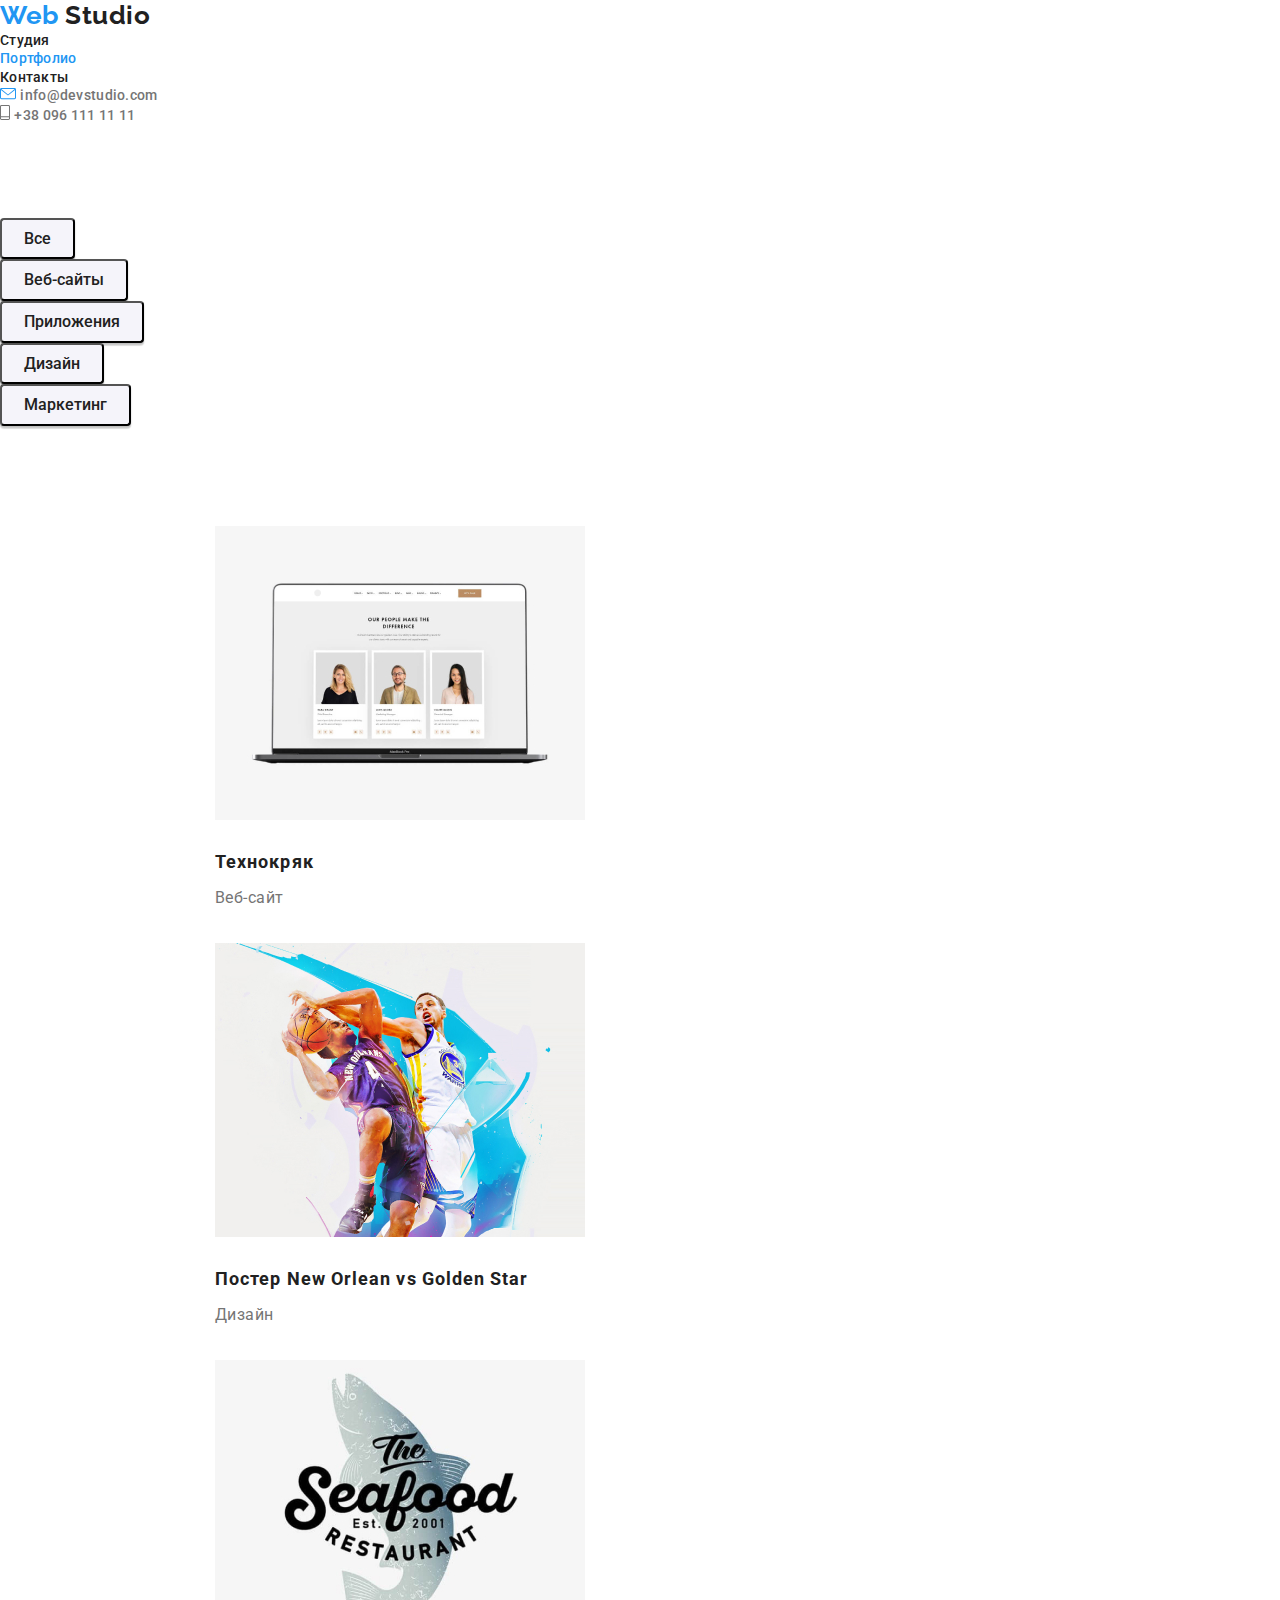
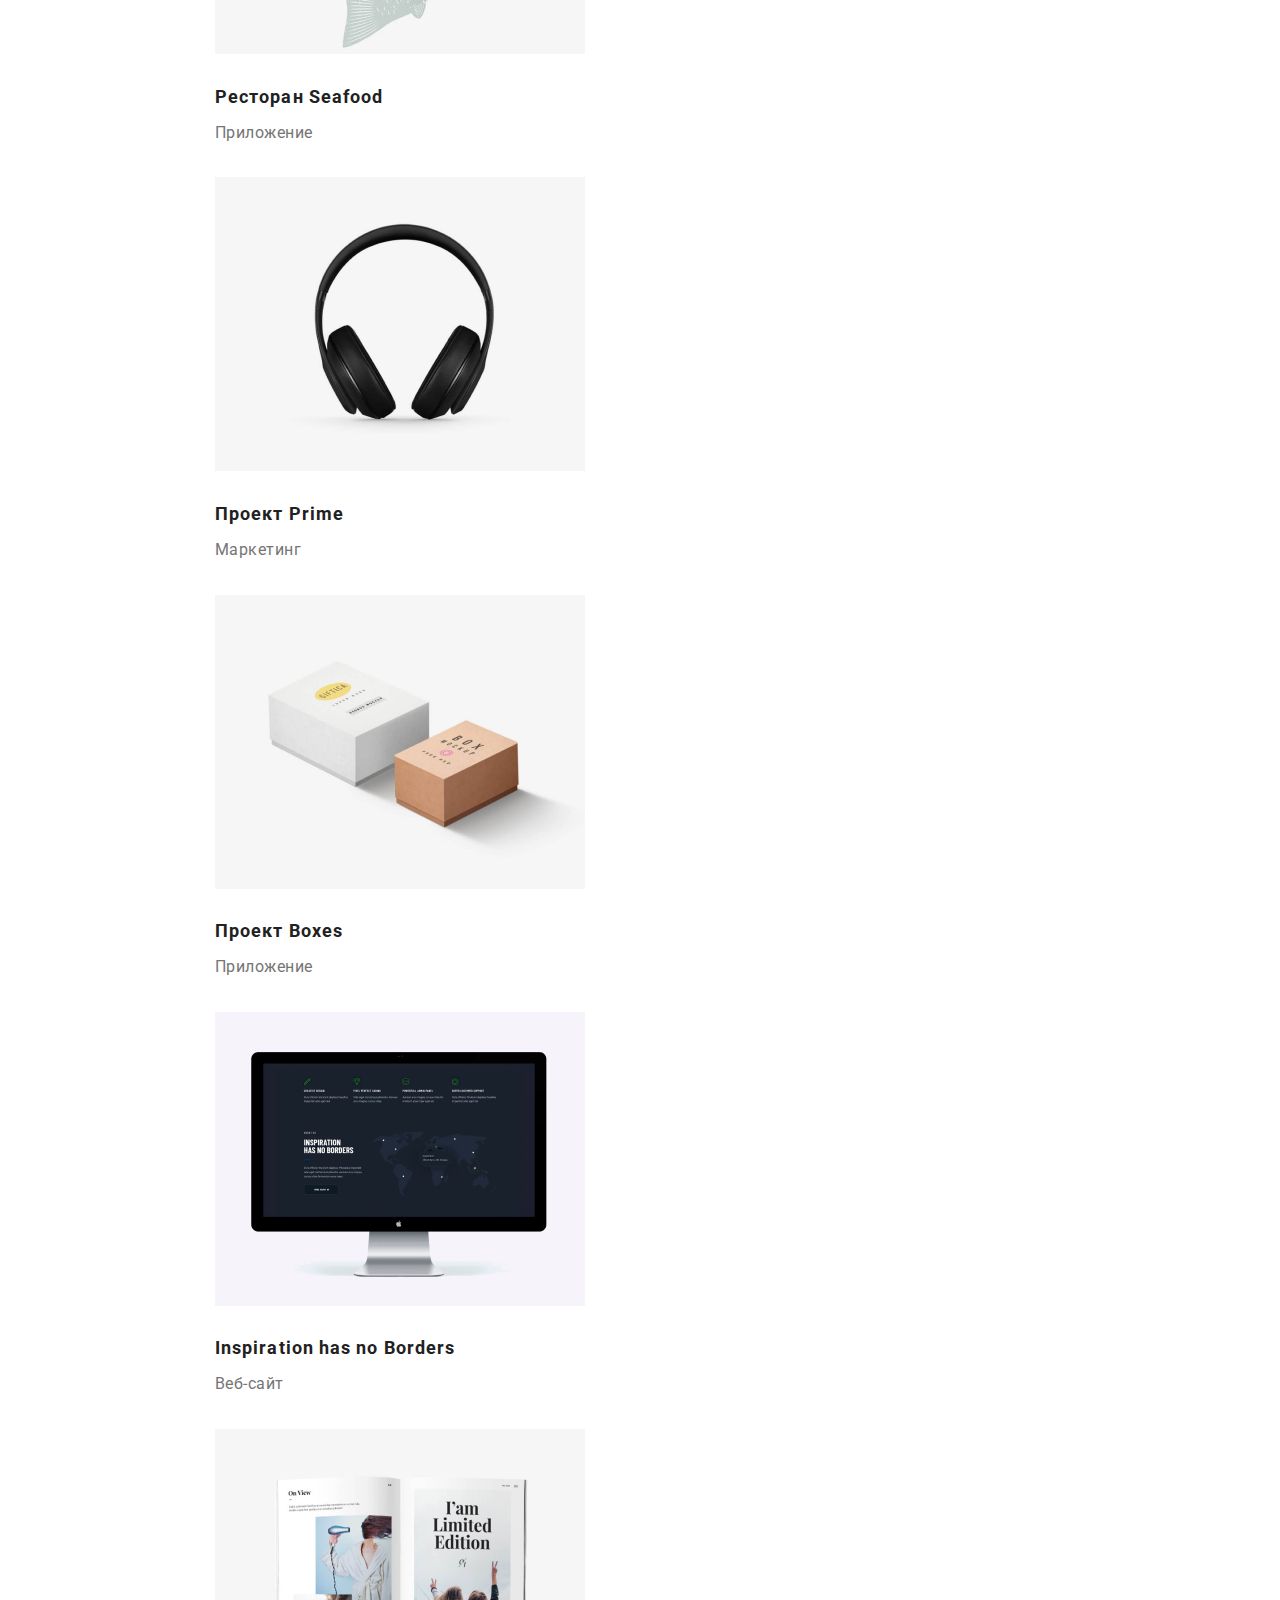
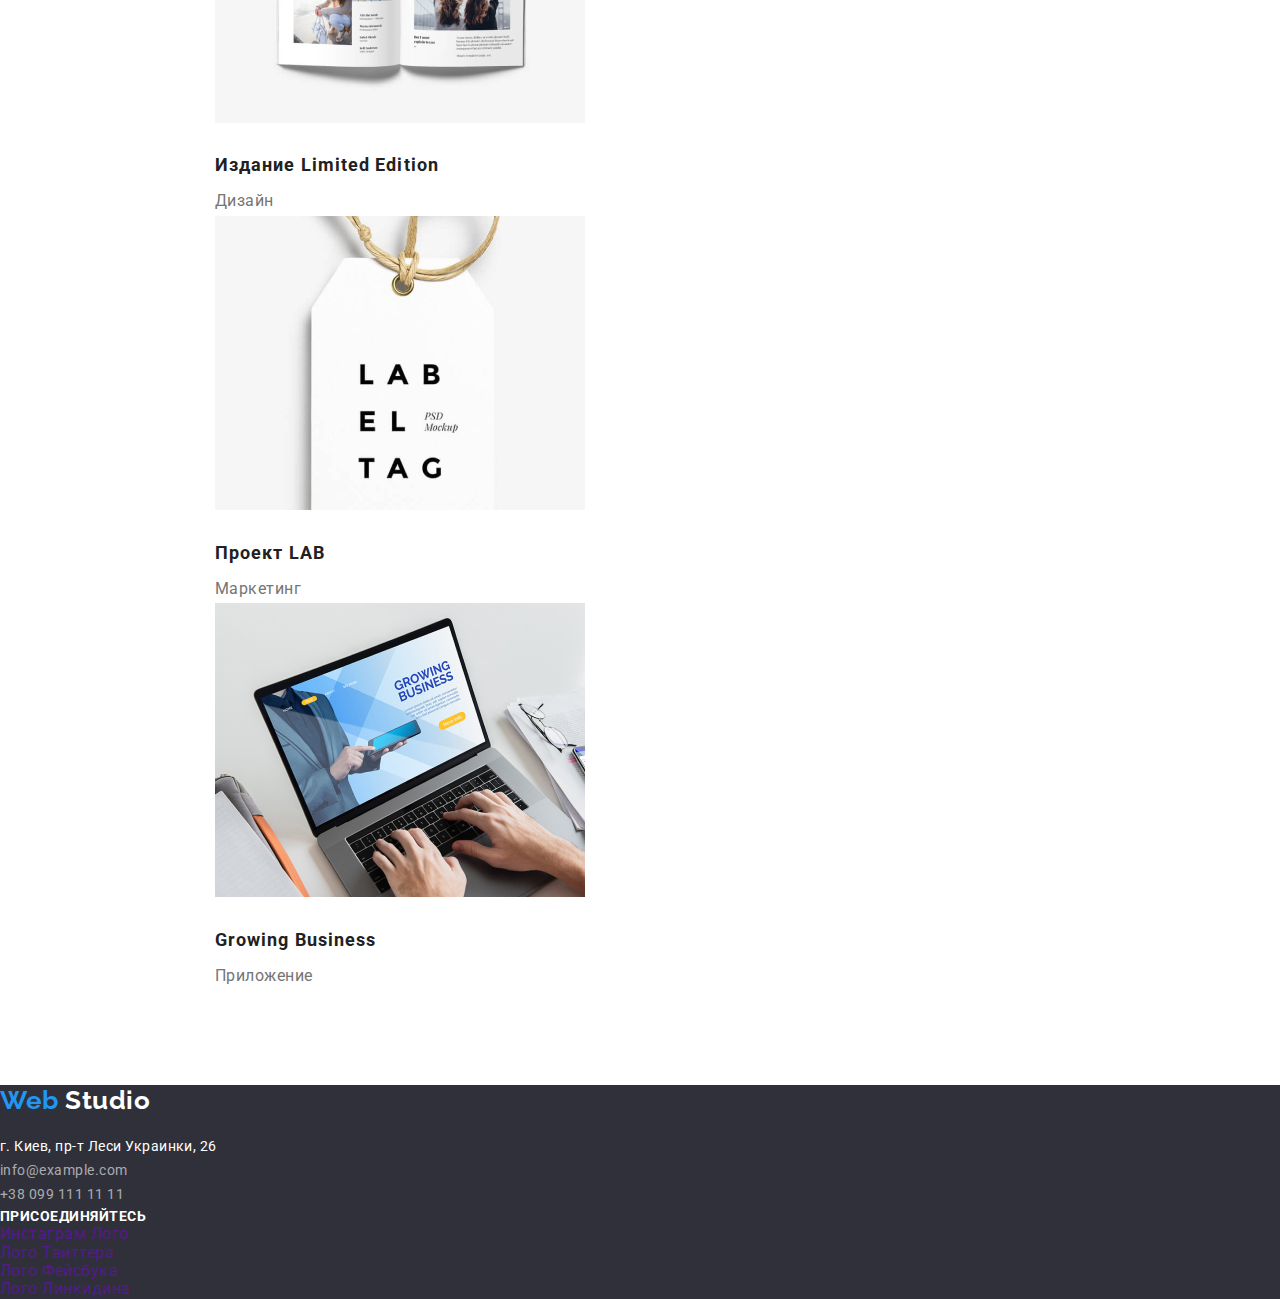
==== commit d5e5e08b: "css updates" ====
--- a/portfolio.html
+++ b/portfolio.html
@@ -41,175 +41,175 @@
     <main>
       <h1 hidden>Portfolio</h1>
       <!--Portfolio filter-->
-      <div class="portfolio-section-style">
-        <section class="section">
-          <ul class="portfolio-button">
-            <li><button type="button" class="button">Все</button></li>
-            <li><button type="button" class="button">Веб-сайты</button></li>
-            <li><button type="button" class="button">Приложения</button></li>
-            <li><button type="button" class="button">Дизайн</button></li>
-            <li><button type="button" class="button">Маркетинг</button></li>
-          </ul>
-          <!--Portfolio-->
-          <ul>
-            <li>
-              <a href="" class="works">
-                <img
-                  src="./img/portfolio/first.jpg"
-                  alt="Ноутбук"
-                  height="294"
-                  width="370"
-                />
-                <h2 class="portfolio-title">Технокряк</h2>
-                <p class="section-descrp">Веб-сайт</p>
-                <p hidden>
-                  Технокряк это современная площадка распространения
-                  коронавируса. Компании используют эту платформу для цифрового
-                  шпионажа и атак на защищённые сервера конкурентов.
-                </p>
-              </a>
-            </li>
-            <li>
-              <a href="" class="works">
-                <img
-                  src="./img/portfolio/neworlean.jpg "
-                  alt="Постер"
-                  height="294"
-                  width="370"
-                />
-                <h2 class="portfolio-title">
-                  Постер New Orlean vs Golden Star
-                </h2>
-                <p class="section-descrp">Дизайн</p>
-                <p hidden>
-                  Технокряк это современная площадка распространения
-                  коронавируса. Компании используют эту платформу для цифрового
-                  шпионажа и атак на защищённые сервера конкурентов.
-                </p>
-              </a>
-            </li>
-            <li>
-              <a href="" class="works">
-                <img
-                  src="./img/portfolio/seafood.jpg"
-                  alt="Ресторан"
-                  height="294"
-                  width="370"
-                />
-                <h2 class="portfolio-title">Ресторан Seafood</h2>
-                <p class="section-descrp">Приложение</p>
-                <p hidden>
-                  Технокряк это современная площадка распространения
-                  коронавируса. Компании используют эту платформу для цифрового
-                  шпионажа и атак на защищённые сервера конкурентов.
-                </p>
-              </a>
-            </li>
-            <li>
-              <a href="" class="works">
-                <img
-                  src="./img/portfolio/prime.jpg"
-                  alt="Наушники"
-                  height="294"
-                  width="370"
-                />
-                <h2 class="portfolio-title">Проект Prime</h2>
-                <p class="section-descrp">Маркетинг</p>
-                <p hidden>
-                  Технокряк это современная площадка распространения
-                  коронавируса. Компании используют эту платформу для цифрового
-                  шпионажа и атак на защищённые сервера конкурентов.
-                </p>
-              </a>
-            </li>
-            <li>
-              <a href="" class="works">
-                <img
-                  src="./img/portfolio/boxes.jpg"
-                  alt="Коробки"
-                  height="294"
-                  width="370"
-                />
-                <h2 class="portfolio-title">Проект Boxes</h2>
-                <p class="section-descrp">Приложение</p>
-                <p hidden>
-                  Технокряк это современная площадка распространения
-                  коронавируса. Компании используют эту платформу для цифрового
-                  шпионажа и атак на защищённые сервера конкурентов.
-                </p>
-              </a>
-            </li>
-            <li>
-              <a href="" class="works">
-                <img
-                  src="./img/portfolio/borders.jpg"
-                  alt="Монитор Компьютера"
-                  height="294"
-                  width="370"
-                />
-                <h2 class="portfolio-title">Inspiration has no Borders</h2>
-                <p class="section-descrp">Веб-сайт</p>
-                <p hidden>
-                  Технокряк это современная площадка распространения
-                  коронавируса. Компании используют эту платформу для цифрового
-                  шпионажа и атак на защищённые сервера конкурентов.
-                </p>
-              </a>
-            </li>
-            <li>
-              <a href="" class="works">
-                <img
-                  src="./img/portfolio/edition.jpg"
-                  alt="Журнал"
-                  height="294"
-                  width="370"
-                />
-                <h2 class="portfolio-title">Издание Limited Edition</h2>
-                <p class="section-descrp">Дизайн</p>
-                <p hidden>
-                  Технокряк это современная площадка распространения
-                  коронавируса. Компании используют эту платформу для цифрового
-                  шпионажа и атак на защищённые сервера конкурентов.
-                </p>
-              </a>
-            </li>
-            <li>
-              <a href="" class="works">
-                <img
-                  src="./img/portfolio/lab.jpg"
-                  alt="Логотип компании"
-                  height="294"
-                  width="370"
-                />
-                <h2 class="portfolio-title">Проект LAB</h2>
-                <p class="section-descrp">Маркетинг</p>
-                <p hidden>
-                  Технокряк это современная площадка распространения
-                  коронавируса. Компании используют эту платформу для цифрового
-                  шпионажа и атак на защищённые сервера конкурентов.
-                </p>
-              </a>
-            </li>
-            <li>
-              <a href="" class="works">
-                <img
-                  src="./img/portfolio/business.jpg"
-                  alt="Ноутбук"
-                  height="294"
-                  width="370"
-                />
-                <h2 class="portfolio-title">Growing Business</h2>
-                <p class="section-descrp">Приложение</p>
-                <p hidden>
-                  Технокряк это современная площадка распространения
-                  коронавируса. Компании используют эту платформу для цифрового
-                  шпионажа и атак на защищённые сервера конкурентов.
-                </p>
-              </a>
-            </li>
-          </ul>
-        </section>
-      </div>
+      <section class="section portfolio-filter">
+        <ul class="portfolio-button">
+          <li><button type="button" class="button">Все</button></li>
+          <li><button type="button" class="button">Веб-сайты</button></li>
+          <li><button type="button" class="button">Приложения</button></li>
+          <li><button type="button" class="button">Дизайн</button></li>
+          <li><button type="button" class="button">Маркетинг</button></li>
+        </ul>
+      </section>
+      <!--Portfolio-->
+      <section class="portfolio-section-style">
+        <ul class="portfolio-works-list">
+          <li class="portfolio-works">
+            <a href="" class="works">
+              <img
+                src="./img/portfolio/first.jpg"
+                alt="Ноутбук"
+                height="294"
+                width="370"
+              />
+              <h2 class="portfolio-title">Технокряк</h2>
+              <p class="section-descrp">Веб-сайт</p>
+              <p hidden>
+                Технокряк это современная площадка распространения коронавируса.
+                Компании используют эту платформу для цифрового шпионажа и атак
+                на защищённые сервера конкурентов.
+              </p>
+            </a>
+          </li>
+          <li class="portfolio-works">
+            <a href="" class="works">
+              <img
+                src="./img/portfolio/neworlean.jpg "
+                alt="Постер"
+                height="294"
+                width="370"
+              />
+              <h2 class="portfolio-title">
+                Постер New Orlean vs Golden Star
+              </h2>
+              <p class="section-descrp">Дизайн</p>
+              <p hidden>
+                Технокряк это современная площадка распространения коронавируса.
+                Компании используют эту платформу для цифрового шпионажа и атак
+                на защищённые сервера конкурентов.
+              </p>
+            </a>
+          </li>
+          <li class="portfolio-works">
+            <a href="" class="works">
+              <img
+                src="./img/portfolio/seafood.jpg"
+                alt="Ресторан"
+                height="294"
+                width="370"
+              />
+              <h2 class="portfolio-title">Ресторан Seafood</h2>
+              <p class="section-descrp">Приложение</p>
+              <p hidden>
+                Технокряк это современная площадка распространения коронавируса.
+                Компании используют эту платформу для цифрового шпионажа и атак
+                на защищённые сервера конкурентов.
+              </p>
+            </a>
+          </li>
+          <li class="portfolio-works">
+            <a href="" class="works">
+              <img
+                src="./img/portfolio/prime.jpg"
+                alt="Наушники"
+                height="294"
+                width="370"
+              />
+              <h2 class="portfolio-title">Проект Prime</h2>
+              <p class="section-descrp">Маркетинг</p>
+              <p hidden>
+                Технокряк это современная площадка распространения коронавируса.
+                Компании используют эту платформу для цифрового шпионажа и атак
+                на защищённые сервера конкурентов.
+              </p>
+            </a>
+          </li>
+          <li class="portfolio-works">
+            <a href="" class="works">
+              <img
+                src="./img/portfolio/boxes.jpg"
+                alt="Коробки"
+                height="294"
+                width="370"
+              />
+              <h2 class="portfolio-title">Проект Boxes</h2>
+              <p class="section-descrp">Приложение</p>
+              <p hidden>
+                Технокряк это современная площадка распространения коронавируса.
+                Компании используют эту платформу для цифрового шпионажа и атак
+                на защищённые сервера конкурентов.
+              </p>
+            </a>
+          </li>
+          <li class="portfolio-works">
+            <a href="" class="works">
+              <img
+                src="./img/portfolio/borders.jpg"
+                alt="Монитор Компьютера"
+                height="294"
+                width="370"
+              />
+              <h2 class="portfolio-title">Inspiration has no Borders</h2>
+              <p class="section-descrp">Веб-сайт</p>
+              <p hidden>
+                Технокряк это современная площадка распространения коронавируса.
+                Компании используют эту платформу для цифрового шпионажа и атак
+                на защищённые сервера конкурентов.
+              </p>
+            </a>
+          </li>
+          <li class="portfolio-works">
+            <a href="" class="works">
+              <img
+                src="./img/portfolio/edition.jpg"
+                alt="Журнал"
+                height="294"
+                width="370"
+              />
+              <h2 class="portfolio-title">Издание Limited Edition</h2>
+              <p class="section-descrp">Дизайн</p>
+              <p hidden>
+                Технокряк это современная площадка распространения коронавируса.
+                Компании используют эту платформу для цифрового шпионажа и атак
+                на защищённые сервера конкурентов.
+              </p>
+            </a>
+          </li>
+          <li class="portfolio-works">
+            <a href="" class="works">
+              <img
+                src="./img/portfolio/lab.jpg"
+                alt="Логотип компании"
+                height="294"
+                width="370"
+              />
+              <h2 class="portfolio-title">Проект LAB</h2>
+              <p class="section-descrp">Маркетинг</p>
+              <p hidden>
+                Технокряк это современная площадка распространения коронавируса.
+                Компании используют эту платформу для цифрового шпионажа и атак
+                на защищённые сервера конкурентов.
+              </p>
+            </a>
+          </li>
+          <li class="portfolio-works">
+            <a href="" class="works">
+              <img
+                src="./img/portfolio/business.jpg"
+                alt="Ноутбук"
+                height="294"
+                width="370"
+              />
+              <h2 class="portfolio-title">Growing Business</h2>
+              <p class="section-descrp">Приложение</p>
+              <p hidden>
+                Технокряк это современная площадка распространения коронавируса.
+                Компании используют эту платформу для цифрового шпионажа и атак
+                на защищённые сервера конкурентов.
+              </p>
+            </a>
+          </li>
+        </ul>
+      </section>
     </main>
     <!-- Footer-->
     <footer class="footer">
@@ -230,12 +230,14 @@
             >
           </li>
           <li>
-            <a href="mailto:info@example.com" class="contacts">
+            <a href="mailto:info@example.com" class="addresslink addresscolor">
               info@example.com
             </a>
           </li>
           <li>
-            <a href="tel:+380991111111" class="contacts"> +38 099 111 11 11 </a>
+            <a href="tel:+380991111111" class="addresslink addresscolor">
+              +38 099 111 11 11
+            </a>
           </li>
         </ul>
       </address>
--- a/css/style.css
+++ b/css/style.css
@@ -26,7 +26,6 @@
 ul {
   margin: 0;
   padding: 0;
-
   list-style: none;
   font-family: var(--main-font);
 }
@@ -76,6 +75,12 @@
 }
 
 /* Hero */
+.hero {
+  height: 600px;
+  width: 1600px;
+  scroll-padding-top: 200px;
+  padding-bottom: 200px;
+}
 
 .hero-title {
   margin-top: 0;
@@ -92,9 +97,8 @@
   text-transform: uppercase;
 }
 .hero-button {
-  display: inline-block;
   min-width: 50px;
-  margin-bottom: 294px;
+  margin-bottom: 200px;
 
   border-radius: 4px;
   padding: 10px 32px;
@@ -108,7 +112,7 @@
   letter-spacing: 0.06em;
   font-weight: 700;
   font-size: 16px;
-  line-height: 1.8;
+  line-height: 1.88;
   align-items: center;
   text-align: center;
 }
@@ -123,13 +127,19 @@
   text-align: center;
 }
 /* Features, What we are doing */
+.feauturesec {
+  padding-top: 94px;
+  padding-bottom: 47px;
+}
 .features-text {
+  margin-top: 0;
   margin-bottom: 94px;
   width: 270px;
   height: 75px;
 }
 .features .title,
 .picturetext {
+  margin-top: 0;
   color: var(--title-text-color);
 
   font-weight: 700;
@@ -147,6 +157,10 @@
   font-size: 14px;
   line-height: 1.7;
 }
+.our-job {
+  padding-top: 47px;
+  padding-bottom: 94px;
+}
 .picturetext {
   color: var(--background-color);
   background-color: rgba(47, 48, 58, 0.8);
@@ -155,6 +169,9 @@
 }
 /* Our team */
 .our-team {
+  padding-top: 94px;
+  padding-bottom: 94px;
+
   background-color: var(--backgroud-our-team);
 }
 .profession {
@@ -175,6 +192,11 @@
   font-size: 16px;
   line-height: 19px;
 }
+/* Our Clients */
+.clients {
+  padding-top: 94px;
+  padding-bottom: 94px;
+}
 /* Footer */
 .footer {
   background-color: var(--fotter-color);
@@ -219,6 +241,10 @@
 }
 /* Portfolio */
 /* Portfolio filter */
+.portfolio-filter {
+  padding-top: 94px;
+  padding-bottom: 25px;
+}
 .section .button {
   color: var(--title-text-color);
   background-color: var(--backgroud-our-team);
@@ -228,21 +254,23 @@
   line-height: 1.6;
   text-align: center;
 }
-.section .button:hover,
-.section .button:focus {
-  color: var(--background-color);
-  background-color: var(--accent-color);
-}
-.portfolio-button {
-  margin-bottom: 50px;
+.button {
   box-shadow: 0px 2px 2px rgba(0, 0, 0, 0.12), 0px 1px 2px rgba(0, 0, 0, 0.08),
     0px 3px 1px rgba(0, 0, 0, 0.1);
   border-radius: 4px;
-  padding: 6px, 22px;
+  padding: 6px 22px;
+}
+.section .button:hover,
+.section .button:focus {
+  color: var(--background-color);
+  background-color: var(--accent-color);
+}
+.portfolio-button {
+  margin-bottom: 50px;
 }
 /* Portfolio */
 .portfolio-section-style {
-  padding-top: 93px;
+  padding-top: 25px;
   padding-left: 215px;
   padding-right: 215px;
   padding-bottom: 94px;
@@ -252,10 +280,14 @@
 }
 .section-descrp {
   margin-top: 0;
+  margin-bottom: 0;
   font-weight: 400;
   font-size: 16px;
   line-height: 1.8;
   color: var(--primary-text-color);
+}
+.portfolio-works:not(:nth-last-child(-n + 3)) {
+  margin-bottom: 30px;
 }
 .portfolio-title {
   margin-top: 20px;
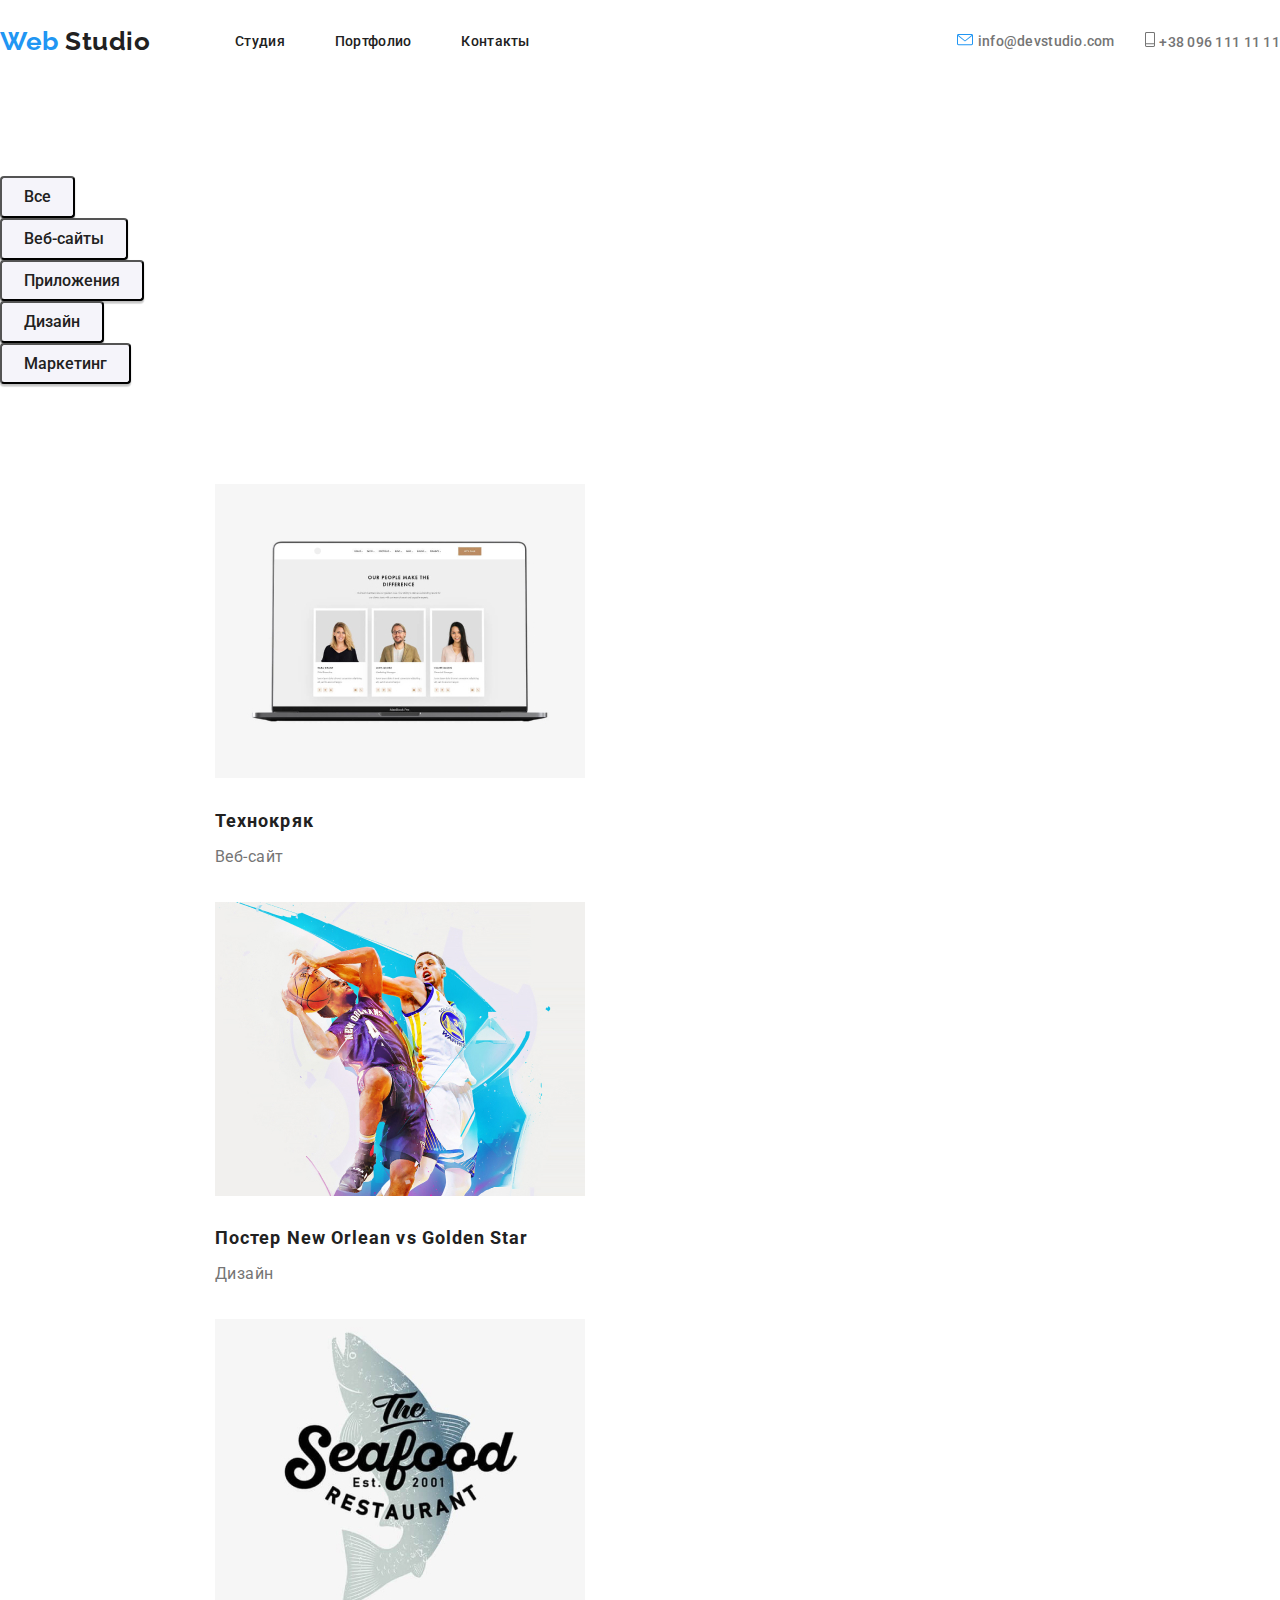
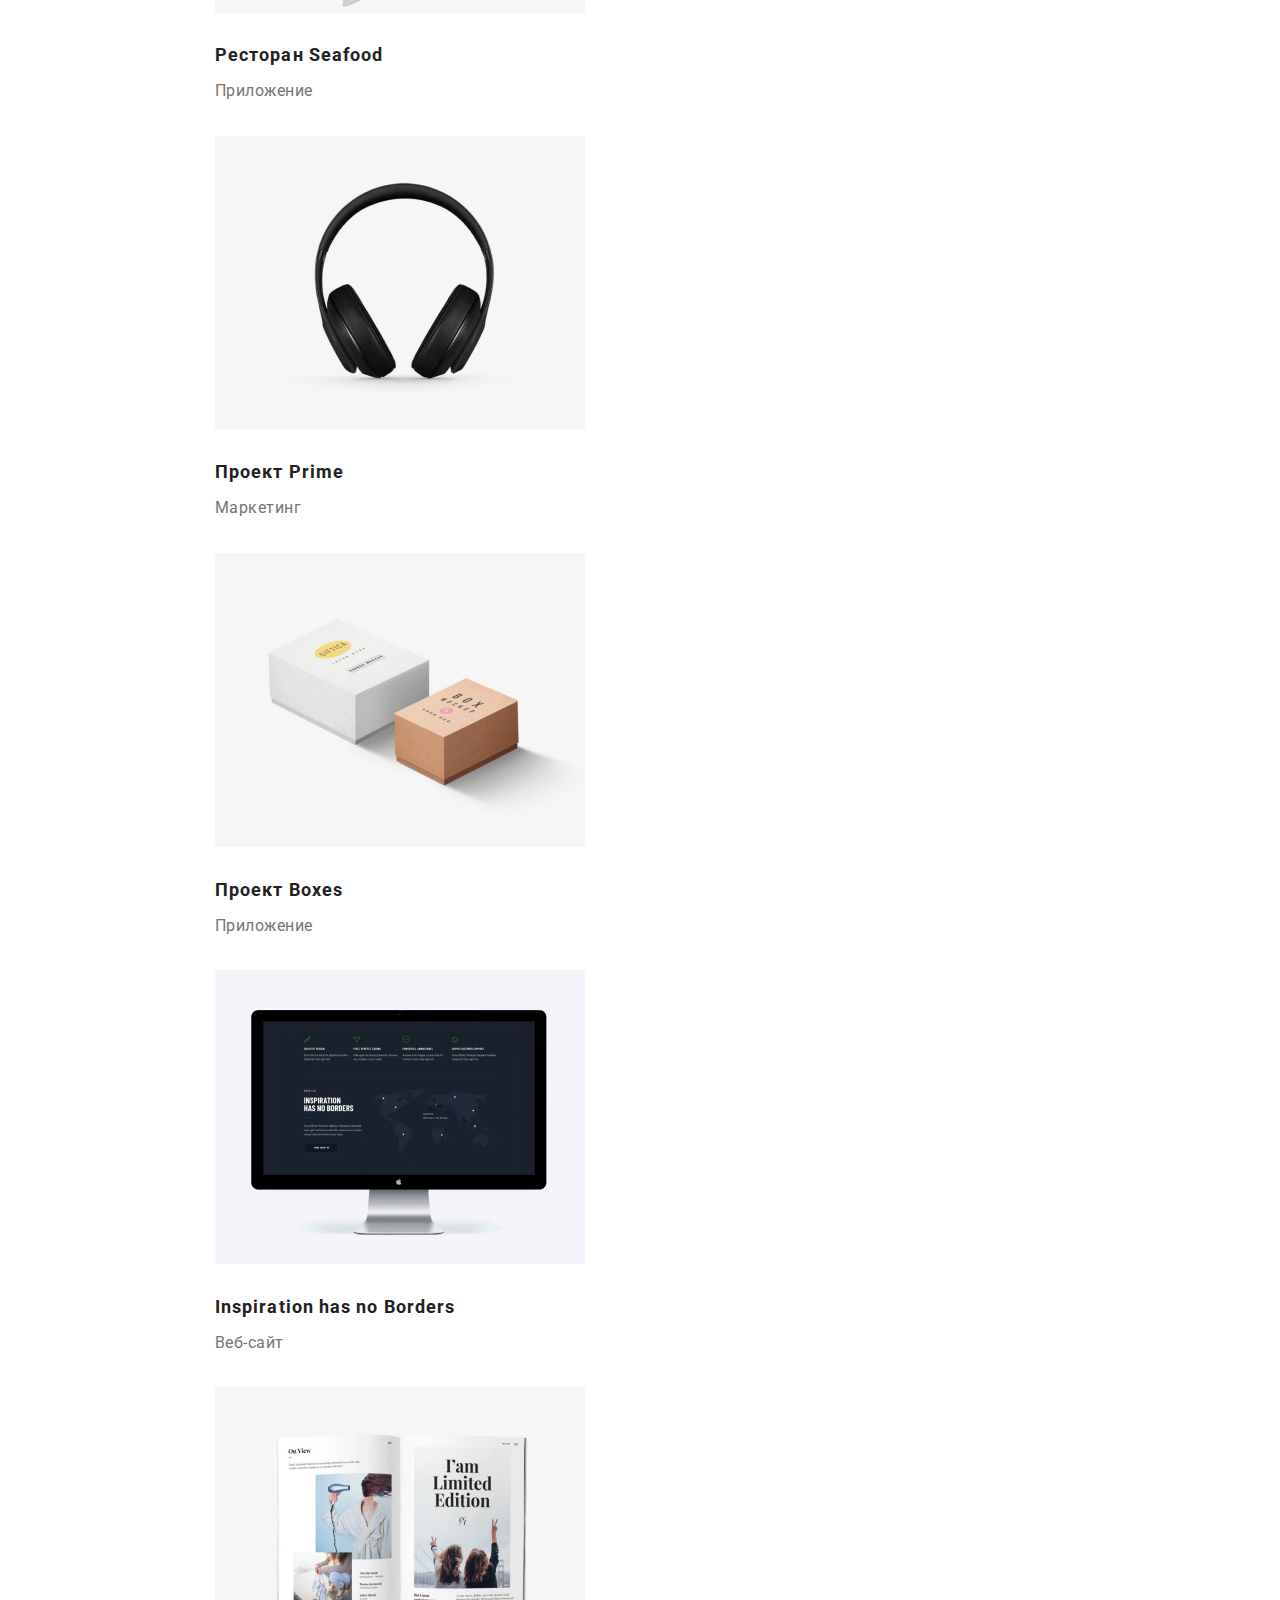
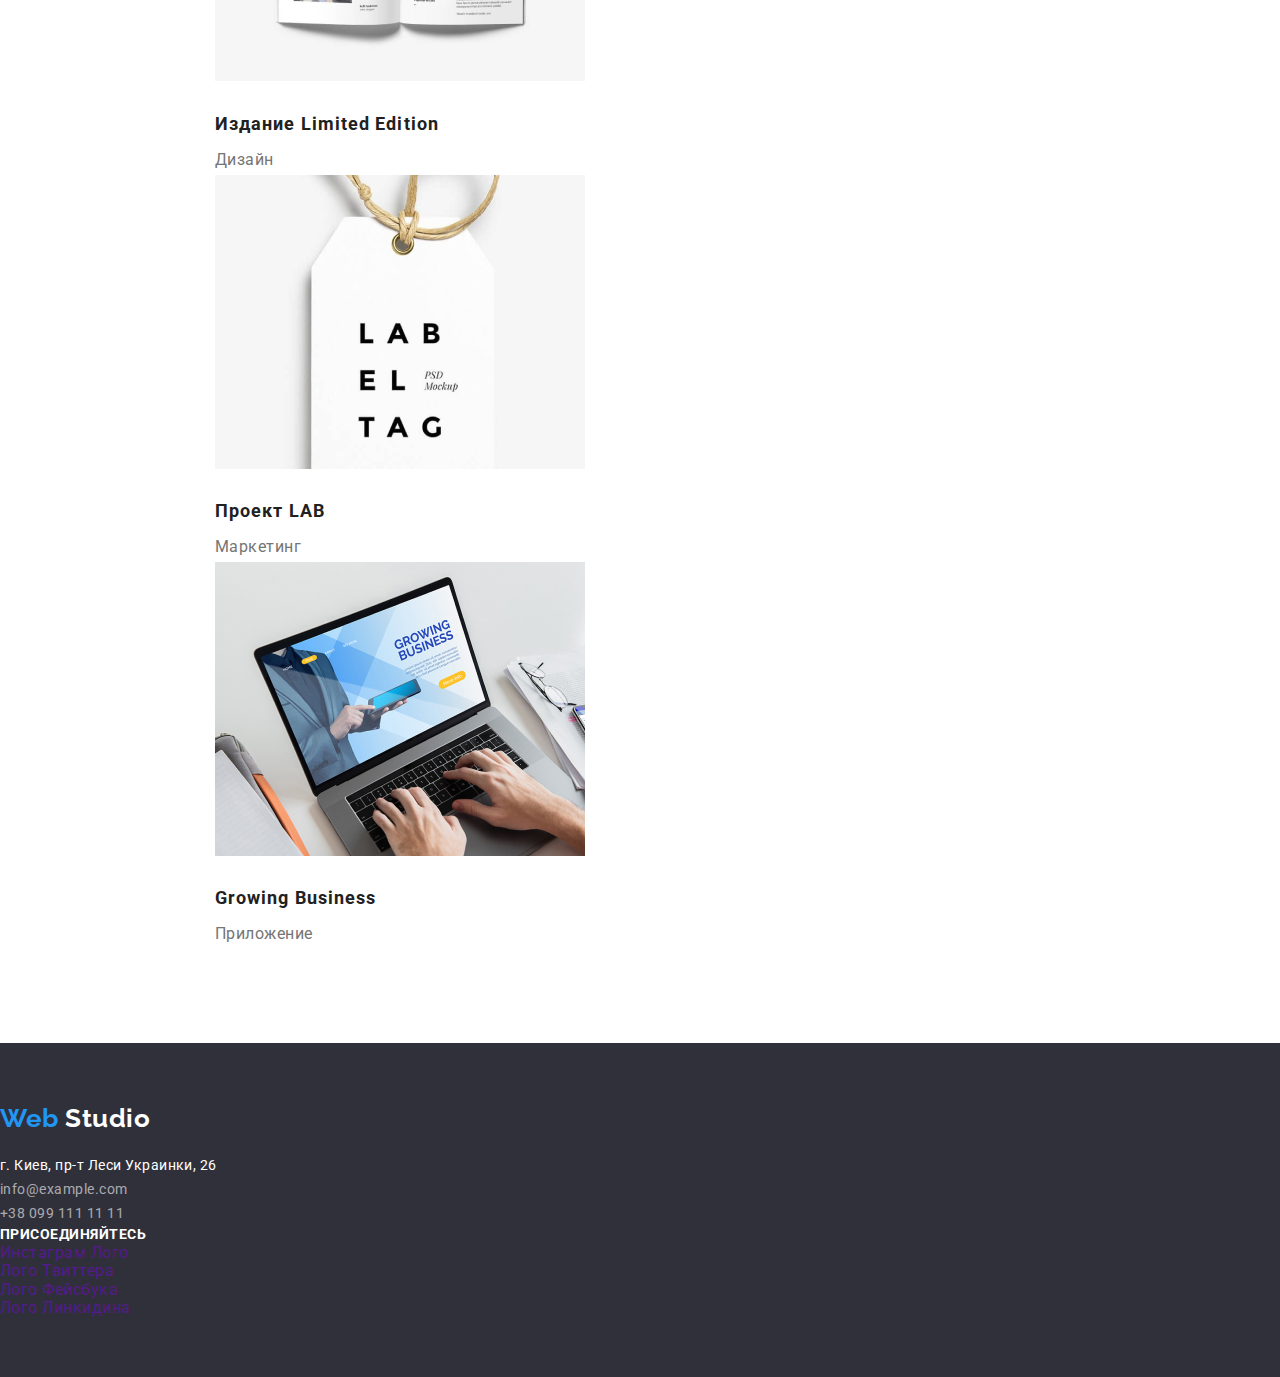
==== commit 9e9f8561: "html updates" ====
--- a/portfolio.html
+++ b/portfolio.html
@@ -14,28 +14,34 @@
   <body>
     <!--Hat of website-->
     <header>
-      <nav>
-        <a href="./index.html" aria-label="Лого" lang="en" class="logo">
-          <span class="bluesidelogo"> Web </span> Studio
-        </a>
-        <ul class="site-nav">
-          <li><a href="./index.html" class="link"> Студия </a></li>
-          <li><a href="./portfolio.html" class="link current">Портфолио</a></li>
-          <li><a href="" class="link">Контакты</a></li>
-        </ul>
-      </nav>
-      <ul class="top-address">
-        <li>
-          <img src="./img/envelope(hover)1.svg" alt="Koнверт" />
-          <a href="mailto:info@devstudio.com" class="contacts">
-            info@devstudio.com
+      <div class="top-navigation">
+        <nav class="top-nav">
+          <a href="./index.html" aria-label="Лого" lang="en" class="logo">
+            <span class="bluesidelogo"> Web </span> Studio
           </a>
-        </li>
-        <li>
-          <img src="./img/phone1.svg" alt="Телефон" />
-          <a href="tel:+380961111111" class="contacts"> +38 096 111 11 11 </a>
-        </li>
-      </ul>
+          <ul class="site-nav">
+            <li class="item">
+              <a href="./index.html" class="link"> Студия </a>
+            </li>
+            <li class="item">
+              <a href="./portfolio.html" class="link current">Портфолио</a>
+            </li>
+            <li class="item"><a href="" class="link">Контакты</a></li>
+          </ul>
+        </nav>
+        <ul class="contacts-list">
+          <li class="item">
+            <img src="./img/envelope(hover)1.svg" alt="Koнверт" />
+            <a href="mailto:info@devstudio.com" class="contacts">
+              info@devstudio.com
+            </a>
+          </li>
+          <li class="item">
+            <img src="./img/phone1.svg" alt="Телефон" />
+            <a href="tel:+380961111111" class="contacts"> +38 096 111 11 11 </a>
+          </li>
+        </ul>
+      </div>
     </header>
     <!-- Main -->
     <main>
--- a/css/style.css
+++ b/css/style.css
@@ -33,6 +33,7 @@
 .hero-button {
   font-family: inherit;
 }
+/* Logo */
 .logo,
 .whitelogo {
   color: var(--title-text-color);
@@ -49,7 +50,31 @@
   color: var(--accent-color);
   font-style: normal;
 }
-/* Site Nav, Contacts */
+/* Site Nav */
+.top-nav {
+  display: flex;
+  align-items: center;
+}
+.top-navigation {
+  display: flex;
+  align-items: center;
+}
+.site-nav {
+  display: flex;
+  margin-left: 85px;
+}
+.site-nav li {
+  padding-top: 32px;
+  padding-bottom: 32px;
+}
+
+.site-nav .current {
+  color: var(--accent-color);
+  text-decoration: none;
+}
+.site-nav .item + .item {
+  margin-left: 50px;
+}
 .site-nav .link,
 .contacts {
   color: var(--title-text-color);
@@ -66,9 +91,13 @@
 .contacts:focus {
   color: var(--accent-color);
 }
-.site-nav .current {
-  color: var(--accent-color);
-  text-decoration: none;
+/* Contacts */
+.contacts-list {
+  display: flex;
+  margin-left: auto;
+}
+.contacts-list .item + .item {
+  margin-left: 30px;
 }
 .contacts {
   color: var(--primary-text-color);
@@ -78,8 +107,9 @@
 .hero {
   height: 600px;
   width: 1600px;
-  scroll-padding-top: 200px;
+  padding-top: 200px;
   padding-bottom: 200px;
+  text-align: center;
 }
 
 .hero-title {
@@ -128,12 +158,18 @@
 }
 /* Features, What we are doing */
 .feauturesec {
+  display: flex;
+  justify-content: center;
   padding-top: 94px;
   padding-bottom: 47px;
+  align-items: center;
+}
+.features .features-list + .features-list {
+  margin-left: 30px;
 }
 .features-text {
   margin-top: 0;
-  margin-bottom: 94px;
+  margin-bottom: 0;
   width: 270px;
   height: 75px;
 }
@@ -156,6 +192,10 @@
   font-weight: 400;
   font-size: 14px;
   line-height: 1.7;
+}
+.features {
+  display: flex;
+  align-items: center;
 }
 .our-job {
   padding-top: 47px;
@@ -174,6 +214,15 @@
 
   background-color: var(--backgroud-our-team);
 }
+.our-people,
+.our-clients {
+  display: flex;
+  justify-content: center;s
+  align-items: center;
+}
+.our-people .team-list + .team-list {
+  margin-left: 30px;
+}
 .profession {
   margin-top: 0;
   margin-bottom: 16px;
@@ -181,6 +230,7 @@
   font-weight: 400;
   font-size: 16px;
   line-height: 1.2;
+  text-align: center;
 }
 .nametitle {
   margin-top: 30px;
@@ -191,14 +241,20 @@
   font-weight: 500;
   font-size: 16px;
   line-height: 19px;
+  text-align: center;
 }
 /* Our Clients */
 .clients {
   padding-top: 94px;
   padding-bottom: 94px;
 }
+.our-clients .clients-list + .clients-list {
+  margin-left: 30px;
+}
 /* Footer */
 .footer {
+  padding-top: 60px;
+  padding-bottom: 60px;
   background-color: var(--fotter-color);
 }
 .fotter-logo {
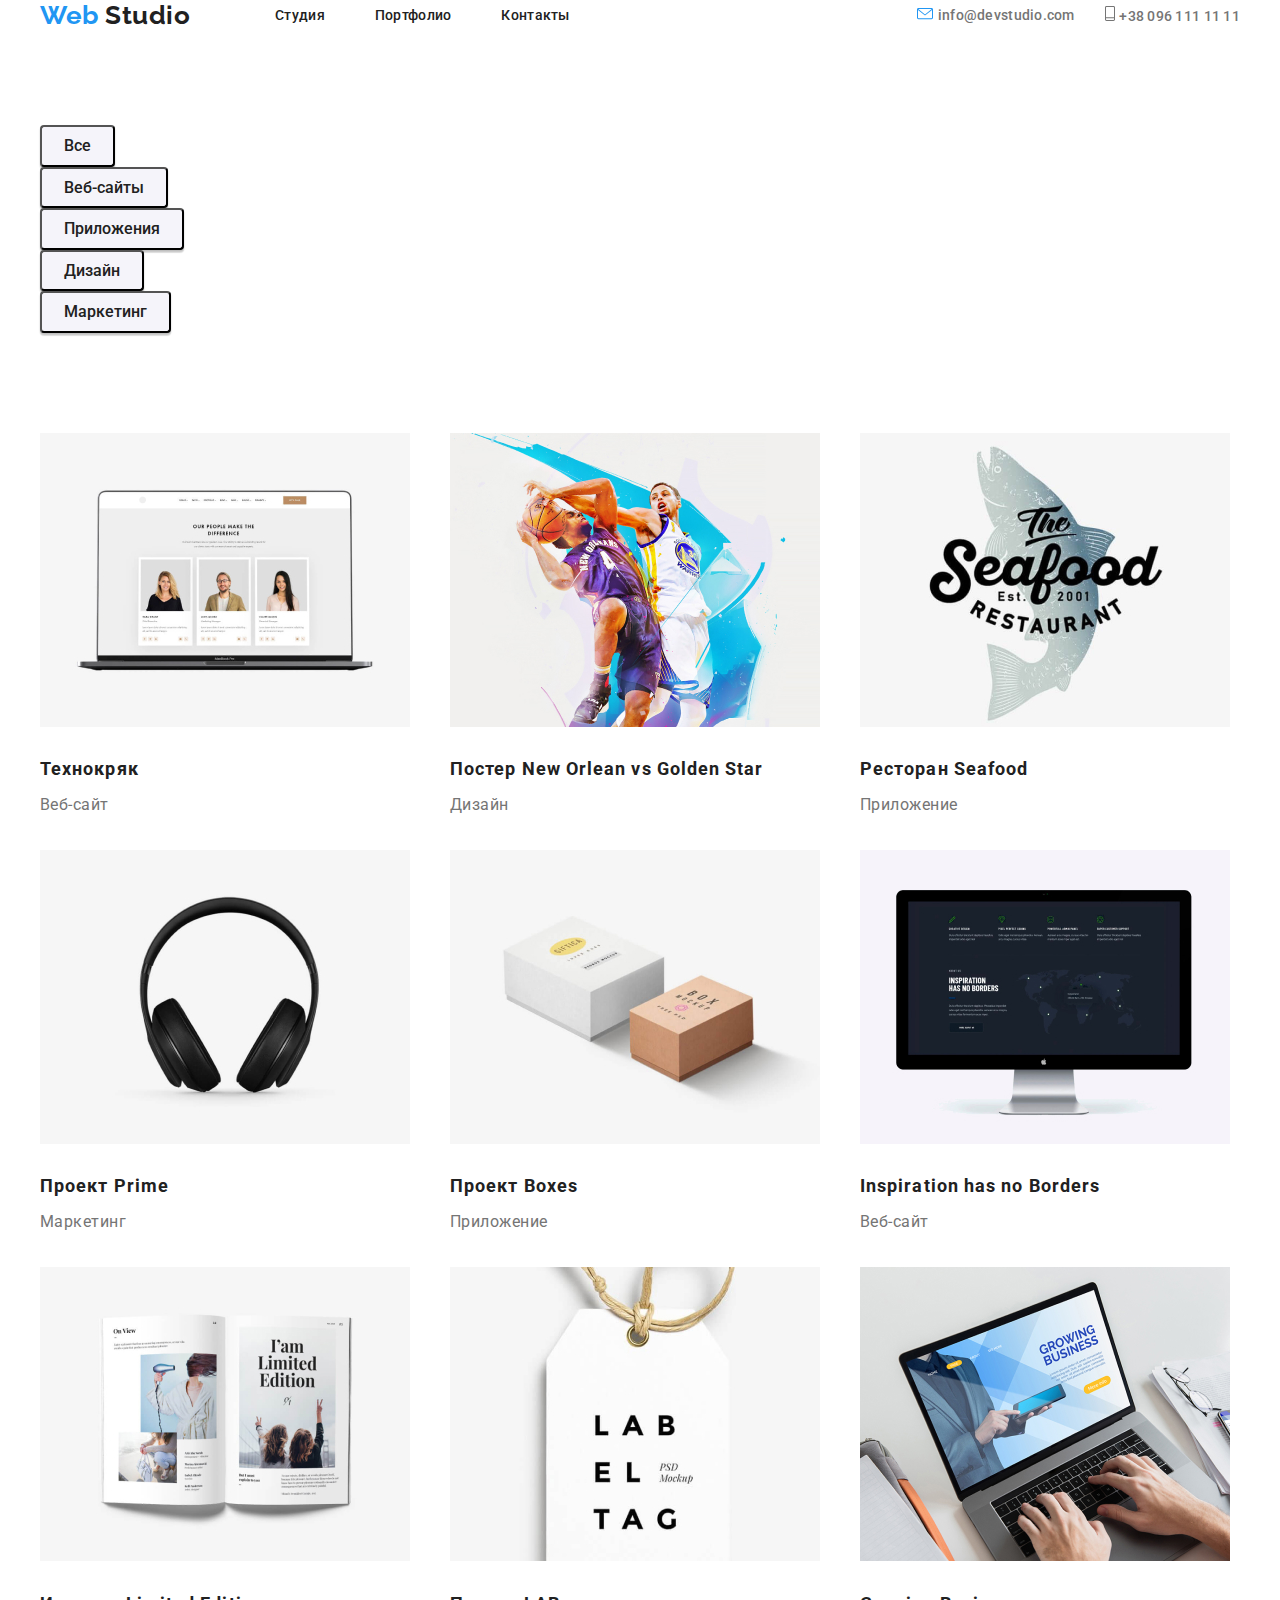
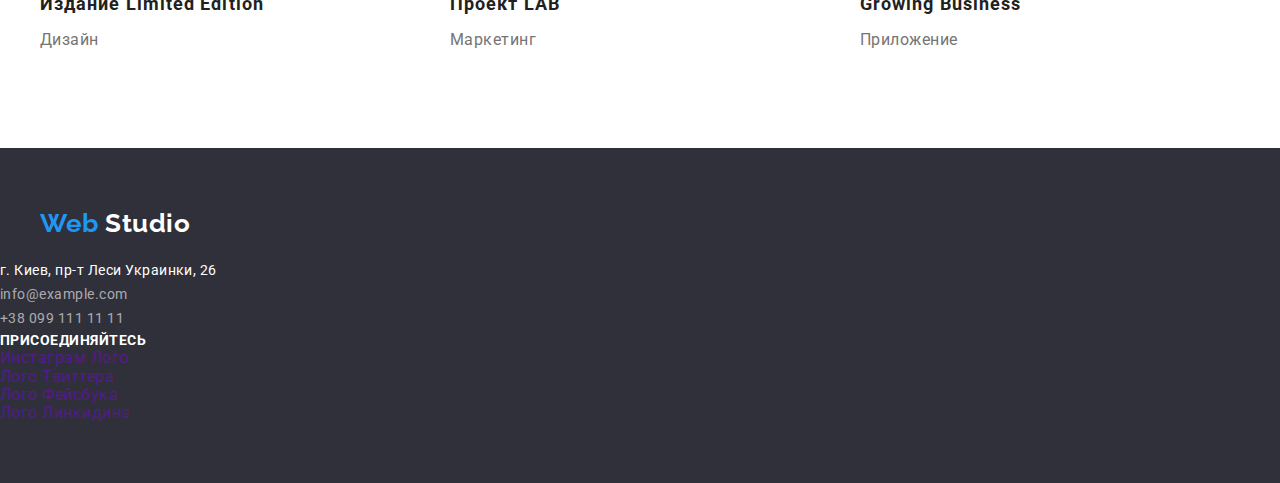
==== commit 11929cd1: "Updates" ====
--- a/portfolio.html
+++ b/portfolio.html
@@ -14,7 +14,7 @@
   <body>
     <!--Hat of website-->
     <header>
-      <div class="top-navigation">
+      <div class="top-navigation container">
         <nav class="top-nav">
           <a href="./index.html" aria-label="Лого" lang="en" class="logo">
             <span class="bluesidelogo"> Web </span> Studio
@@ -45,6 +45,7 @@
     </header>
     <!-- Main -->
     <main>
+      <div class="container">
       <h1 hidden>Portfolio</h1>
       <!--Portfolio filter-->
       <section class="section portfolio-filter">
@@ -55,8 +56,10 @@
           <li><button type="button" class="button">Дизайн</button></li>
           <li><button type="button" class="button">Маркетинг</button></li>
         </ul>
+        </div>
       </section>
       <!--Portfolio-->
+      <div class="container">
       <section class="portfolio-section-style">
         <ul class="portfolio-works-list">
           <li class="portfolio-works">
@@ -216,10 +219,11 @@
           </li>
         </ul>
       </section>
+      </div>
     </main>
     <!-- Footer-->
-    <footer class="footer">
-      <div class="fotter-logo">
+    <footer class="footer ">
+      <div class="fotter-logo container">
         <a href="./index.html" lang="en" class="whitelogo">
           <span class="bluesidelogo">Web</span> Studio
         </a>
--- a/css/style.css
+++ b/css/style.css
@@ -29,6 +29,13 @@
   list-style: none;
   font-family: var(--main-font);
 }
+.container{
+  width: 1200px;
+  padding-right: 15px;
+  padding-left: 15px;
+  margin-left: auto;
+  margin-right: auto;
+}
 .button,
 .hero-button {
   font-family: inherit;
@@ -58,15 +65,17 @@
 .top-navigation {
   display: flex;
   align-items: center;
+  justify-content: center;
+ 
 }
 .site-nav {
   display: flex;
   margin-left: 85px;
 }
-.site-nav li {
+/* .site-nav li {
   padding-top: 32px;
   padding-bottom: 32px;
-}
+} */
 
 .site-nav .current {
   color: var(--accent-color);
@@ -150,7 +159,7 @@
 .section-title {
   color: var(--title-text-color);
   margin-top: 0;
-  margin-bottom: 50px;
+  margin-left: 0;
   font-weight: 700;
   font-size: 36px;
   line-height: 1.16;
@@ -160,9 +169,9 @@
 .feauturesec {
   display: flex;
   justify-content: center;
+  align-items: center;
   padding-top: 94px;
   padding-bottom: 47px;
-  align-items: center;
 }
 .features .features-list + .features-list {
   margin-left: 30px;
@@ -172,6 +181,7 @@
   margin-bottom: 0;
   width: 270px;
   height: 75px;
+  
 }
 .features .title,
 .picturetext {
@@ -194,18 +204,27 @@
   line-height: 1.7;
 }
 .features {
-  display: flex;
-  align-items: center;
-}
+  display: flex; 
+  align-items: center;
+}
+/* What we are doing */
 .our-job {
   padding-top: 47px;
   padding-bottom: 94px;
 }
+.examples .examples-list + .examples-list{
+  margin-left: 30px;
+}
+.examples{
+  display: flex;
+  justify-content: center;
+}
 .picturetext {
   color: var(--background-color);
   background-color: rgba(47, 48, 58, 0.8);
 
   text-transform: uppercase;
+  text-align: center;
 }
 /* Our team */
 .our-team {
@@ -267,7 +286,7 @@
   color: var(--background-color);
   font-style: normal;
 }
-.address {
+.address{
   font-style: normal;
 }
 .addresslink {
@@ -287,10 +306,14 @@
   margin-bottom: 9px;
 }
 .footer-sent {
+  align-items: center;
   text-transform: uppercase;
   font-weight: 700;
   font-size: 14px;
   line-height: 1.14;
+}
+.footer-join-us{
+ display: flex;
 }
 .social-network {
   text-decoration: none;
@@ -326,10 +349,11 @@
 }
 /* Portfolio */
 .portfolio-section-style {
+
   padding-top: 25px;
-  padding-left: 215px;
-  padding-right: 215px;
   padding-bottom: 94px;
+  margin-left: auto;
+  margin-left: auto;
 }
 .works {
   text-decoration: none;
@@ -341,6 +365,17 @@
   font-size: 16px;
   line-height: 1.8;
   color: var(--primary-text-color);
+}
+.portfolio-works-list{
+  display: flex;
+  flex-wrap: wrap;
+}
+.portfolio-works{
+  margin-right: 30px;
+  width: 380px;
+}
+.portfolio-works:nth-child(3n){
+  margin-right: 0;
 }
 .portfolio-works:not(:nth-last-child(-n + 3)) {
   margin-bottom: 30px;
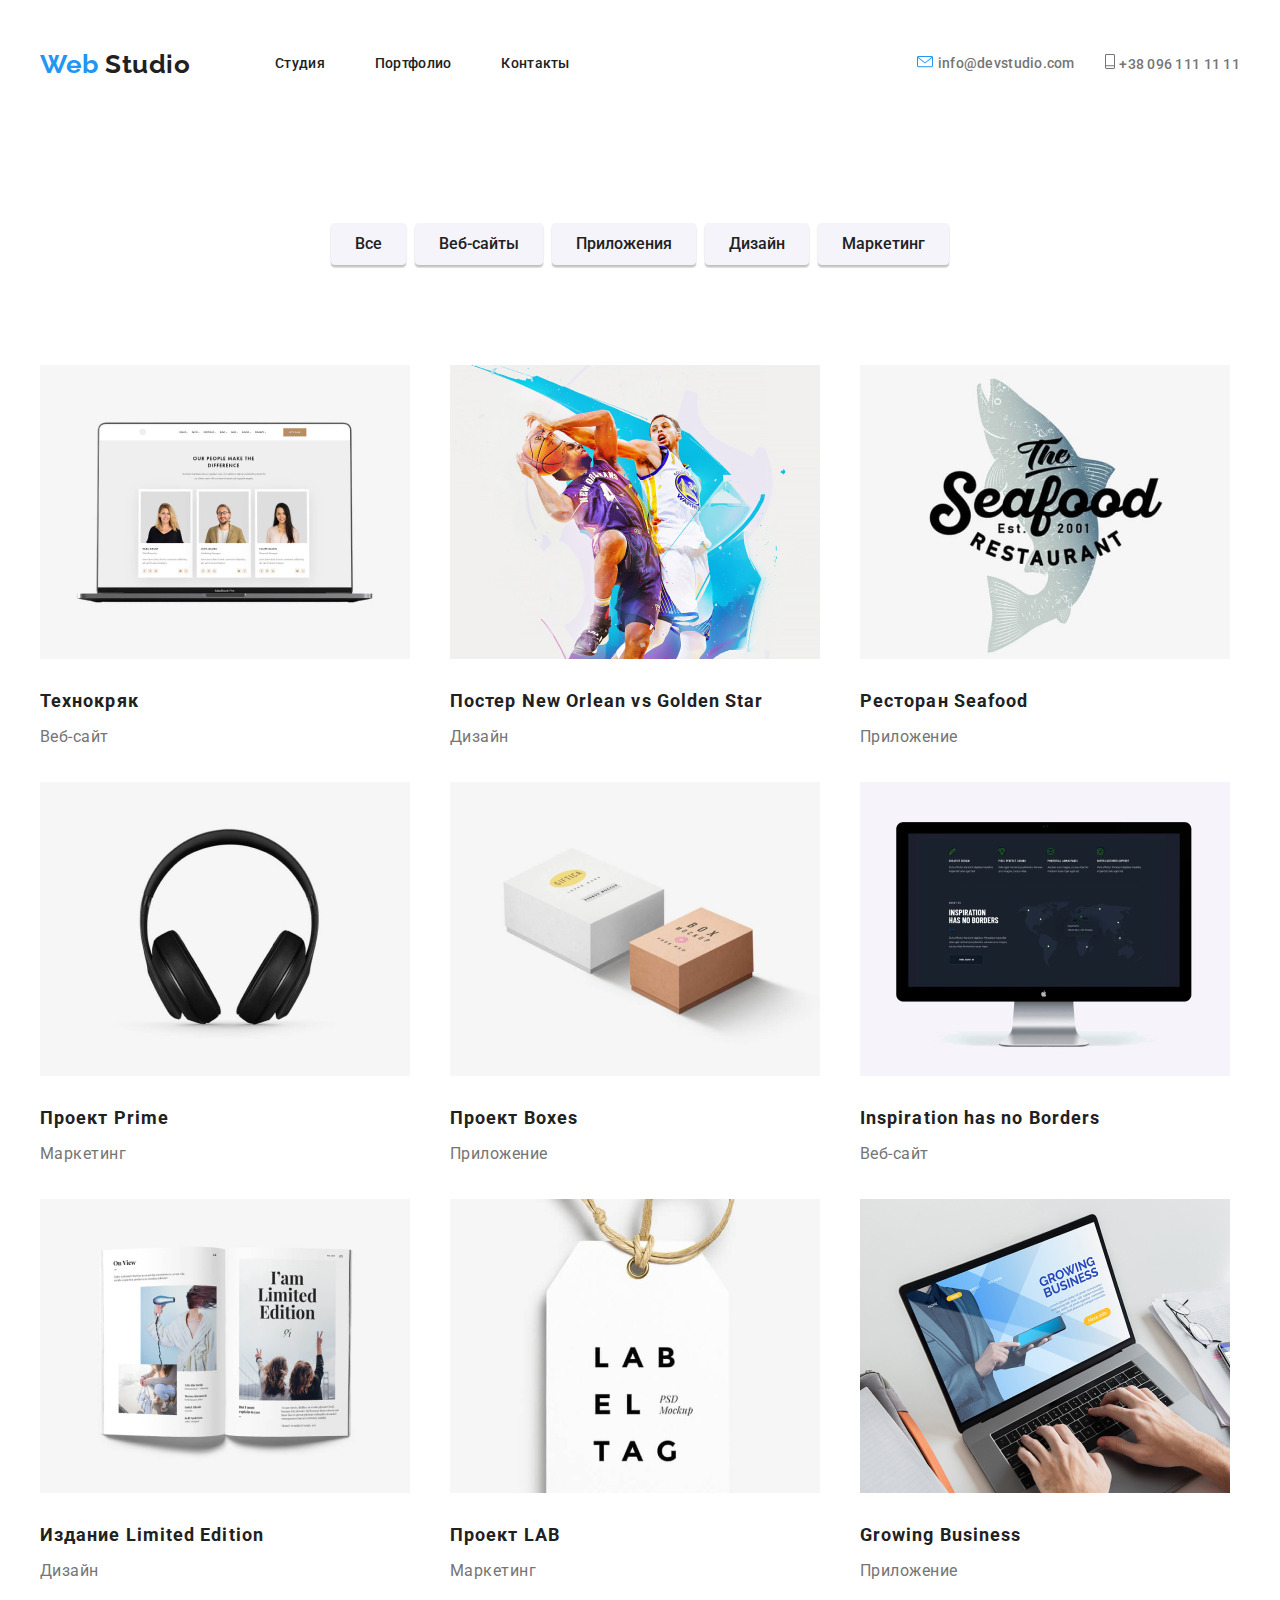
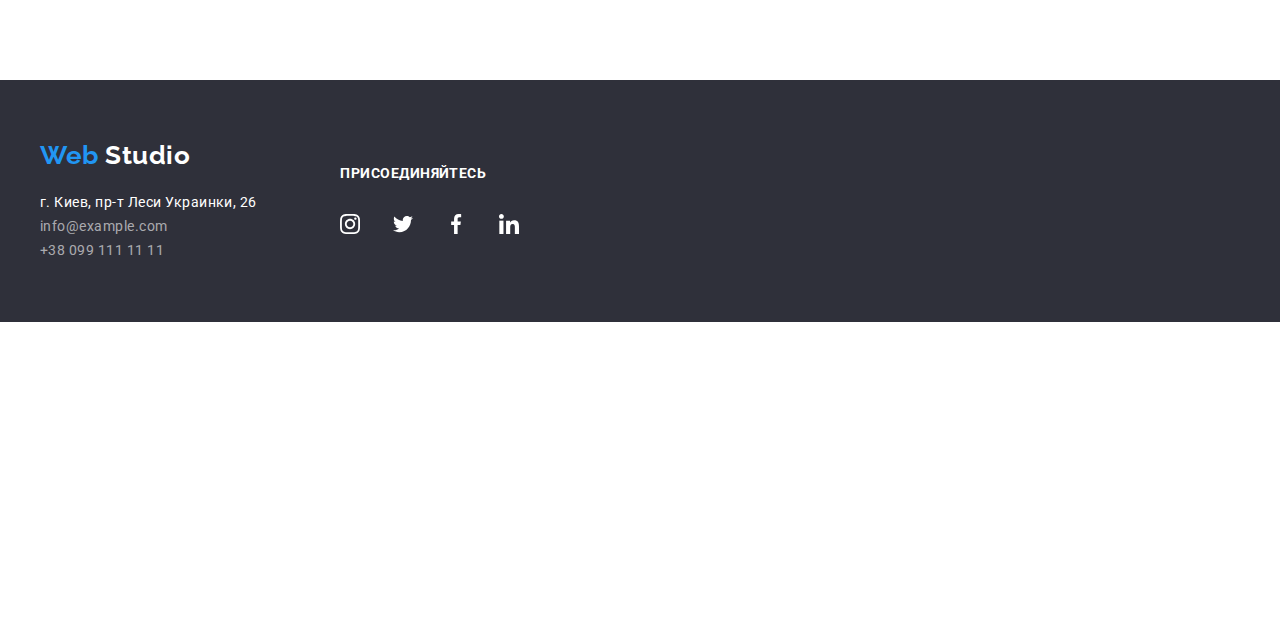
==== commit 73a92835: "Updated html" ====
--- a/portfolio.html
+++ b/portfolio.html
@@ -50,11 +50,11 @@
       <!--Portfolio filter-->
       <section class="section portfolio-filter">
         <ul class="portfolio-button">
-          <li><button type="button" class="button">Все</button></li>
-          <li><button type="button" class="button">Веб-сайты</button></li>
-          <li><button type="button" class="button">Приложения</button></li>
-          <li><button type="button" class="button">Дизайн</button></li>
-          <li><button type="button" class="button">Маркетинг</button></li>
+          <li class="button-port" ><button type="button"  class="button">Все</button></li>
+          <li class="button-port"><button type="button" class="button" >Веб-сайты</button></li>
+          <li class="button-port"><button type="button" class="button" >Приложения</button></li>
+          <li class="button-port"><button type="button" class="button" >Дизайн</button></li>
+          <li class="button-port"><button type="button"  class="button">Маркетинг</button></li>
         </ul>
         </div>
       </section>
@@ -222,60 +222,250 @@
       </div>
     </main>
     <!-- Footer-->
-    <footer class="footer ">
-      <div class="fotter-logo container">
-        <a href="./index.html" lang="en" class="whitelogo">
-          <span class="bluesidelogo">Web</span> Studio
-        </a>
-      </div>
-
-      <address class="address">
-        <ul>
-          <li>
-            <a
-              href="https://goo.gl/maps/Nmf4giyLiauQaxNX7"
-              target="blank"
-              class="addresslink"
-              >г. Киев, пр-т Леси Украинки, 26</a
-            >
-          </li>
-          <li>
-            <a href="mailto:info@example.com" class="addresslink addresscolor">
-              info@example.com
-            </a>
-          </li>
-          <li>
-            <a href="tel:+380991111111" class="addresslink addresscolor">
-              +38 099 111 11 11
-            </a>
-          </li>
-        </ul>
-      </address>
-      <b class="footer-sent">
-        ПРИСОЕДИНЯЙТЕСЬ
-      </b>
-      <ul>
-        <li>
-          <a href="" aria-label="Instagram" class="social-network">
-            Инстаграм Лого
-          </a>
-        </li>
-        <li>
-          <a href="" aria-label="Twitter" class="social-network">
-            Лого Твиттера
-          </a>
-        </li>
-        <li>
-          <a href="" aria-label="Facebook" class="social-network">
-            Лого Фейсбука</a
-          >
-        </li>
-        <li>
-          <a href="" aria-label="Linkedin" class="social-network">
-            Лого Линкидина</a
-          >
-        </li>
-      </ul>
+    <footer class="footer">
+      <div class="container">
+        <div class="fotter-logo">
+          <div class="left-side-logo">
+            <a href="./index.html" lang="en" class="whitelogo">
+              <span class="bluesidelogo">Web</span> Studio
+            </a>
+          </div>
+          <address class="address">
+            <ul class="address-list">
+              <li>
+                <a
+                  href="https://goo.gl/maps/Nmf4giyLiauQaxNX7"
+                  target="blank"
+                  class="addresslink"
+                  >г. Киев, пр-т Леси Украинки, 26</a
+                >
+              </li>
+              <li>
+                <a
+                  href="mailto:info@example.com"
+                  class="addresslink addresscolor"
+                >
+                  info@example.com
+                </a>
+              </li>
+              <li>
+                <a href="tel:+380991111111" class="addresslink addresscolor">
+                  +38 099 111 11 11
+                </a>
+              </li>
+            </ul>
+          </address>
+        </div>
+        <div class="fotter-join-us">
+          <div class="join-us">
+            <b class="footer-sent">
+              ПРИСОЕДИНЯЙТЕСЬ
+            </b>
+          </div>
+          <ul class="footter-social">
+            <li class="footter-social-list">
+              <a href="" aria-label="Instagram" class="social-network">
+                <img
+                  src="./img/social-media/instagram 2.svg"
+                  alt="Лого Инстаграма"
+                />
+              </a>
+            </li>
+            <li class="footter-social-list">
+              <a href="" aria-label="Twitter" class="social-network">
+                <img
+                  src="./img/social-media/twitter 1.svg"
+                  alt="Лого Твиттера"
+                />
+              </a>
+            </li>
+            <li class="footter-social-list">
+              <a href="" aria-label="Facebook" class="social-network">
+                <img
+                  src="./img/social-media/facebook 1.svg"
+                  alt="Лого Фейсбука"
+                />
+              </a>
+            </li>
+            <li class="footter-social-list">
+              <a href="" aria-label="Linkedin" class="social-network">
+                <img
+                  src="./img/social-media/linkedin 1.svg"
+                  alt="Лого Линкидина"
+                />
+              </a>
+            </li>
+          </ul>
+        </div>
+      </div>
+    </footer><div class="fotter-join-us">
+          <div class="join-us">
+            <b class="footer-sent">
+              ПРИСОЕДИНЯЙТЕСЬ
+            </b>
+          </div>
+          <ul class="footter-social">
+            <li class="footter-social-list">
+              <a href="" aria-label="Instagram" class="social-network">
+                <img
+                  src="./img/social-media/instagram 2.svg"
+                  alt="Лого Инстаграма"
+                />
+              </a>
+            </li>
+            <li class="footter-social-list">
+              <a href="" aria-label="Twitter" class="social-network">
+                <img
+                  src="./img/social-media/twitter 1.svg"
+                  alt="Лого Твиттера"
+                />
+              </a>
+            </li>
+            <li class="footter-social-list">
+              <a href="" aria-label="Facebook" class="social-network">
+                <img
+                  src="./img/social-media/facebook 1.svg"
+                  alt="Лого Фейсбука"
+                />
+              </a>
+            </li>
+            <li class="footter-social-list">
+              <a href="" aria-label="Linkedin" class="social-network">
+                <img
+                  src="./img/social-media/linkedin 1.svg"
+                  alt="Лого Линкидина"
+                />
+              </a>
+            </li>
+          </ul>
+        </div>
+      </div>
+    </footer><div class="fotter-join-us">
+          <div class="join-us">
+            <b class="footer-sent">
+              ПРИСОЕДИНЯЙТЕСЬ
+            </b>
+          </div>
+          <ul class="footter-social">
+            <li class="footter-social-list">
+              <a href="" aria-label="Instagram" class="social-network">
+                <img
+                  src="./img/social-media/instagram 2.svg"
+                  alt="Лого Инстаграма"
+                />
+              </a>
+            </li>
+            <li class="footter-social-list">
+              <a href="" aria-label="Twitter" class="social-network">
+                <img
+                  src="./img/social-media/twitter 1.svg"
+                  alt="Лого Твиттера"
+                />
+              </a>
+            </li>
+            <li class="footter-social-list">
+              <a href="" aria-label="Facebook" class="social-network">
+                <img
+                  src="./img/social-media/facebook 1.svg"
+                  alt="Лого Фейсбука"
+                />
+              </a>
+            </li>
+            <li class="footter-social-list">
+              <a href="" aria-label="Linkedin" class="social-network">
+                <img
+                  src="./img/social-media/linkedin 1.svg"
+                  alt="Лого Линкидина"
+                />
+              </a>
+            </li>
+          </ul>
+        </div>
+      </div>
+    </footer><div class="fotter-join-us">
+          <div class="join-us">
+            <b class="footer-sent">
+              ПРИСОЕДИНЯЙТЕСЬ
+            </b>
+          </div>
+          <ul class="footter-social">
+            <li class="footter-social-list">
+              <a href="" aria-label="Instagram" class="social-network">
+                <img
+                  src="./img/social-media/instagram 2.svg"
+                  alt="Лого Инстаграма"
+                />
+              </a>
+            </li>
+            <li class="footter-social-list">
+              <a href="" aria-label="Twitter" class="social-network">
+                <img
+                  src="./img/social-media/twitter 1.svg"
+                  alt="Лого Твиттера"
+                />
+              </a>
+            </li>
+            <li class="footter-social-list">
+              <a href="" aria-label="Facebook" class="social-network">
+                <img
+                  src="./img/social-media/facebook 1.svg"
+                  alt="Лого Фейсбука"
+                />
+              </a>
+            </li>
+            <li class="footter-social-list">
+              <a href="" aria-label="Linkedin" class="social-network">
+                <img
+                  src="./img/social-media/linkedin 1.svg"
+                  alt="Лого Линкидина"
+                />
+              </a>
+            </li>
+          </ul>
+        </div>
+      </div>
+    </footer><div class="fotter-join-us">
+          <div class="join-us">
+            <b class="footer-sent">
+              ПРИСОЕДИНЯЙТЕСЬ
+            </b>
+          </div>
+          <ul class="footter-social">
+            <li class="footter-social-list">
+              <a href="" aria-label="Instagram" class="social-network">
+                <img
+                  src="./img/social-media/instagram 2.svg"
+                  alt="Лого Инстаграма"
+                />
+              </a>
+            </li>
+            <li class="footter-social-list">
+              <a href="" aria-label="Twitter" class="social-network">
+                <img
+                  src="./img/social-media/twitter 1.svg"
+                  alt="Лого Твиттера"
+                />
+              </a>
+            </li>
+            <li class="footter-social-list">
+              <a href="" aria-label="Facebook" class="social-network">
+                <img
+                  src="./img/social-media/facebook 1.svg"
+                  alt="Лого Фейсбука"
+                />
+              </a>
+            </li>
+            <li class="footter-social-list">
+              <a href="" aria-label="Linkedin" class="social-network">
+                <img
+                  src="./img/social-media/linkedin 1.svg"
+                  alt="Лого Линкидина"
+                />
+              </a>
+            </li>
+          </ul>
+        </div>
+      </div>
     </footer>
   </body>
 </html>
--- a/css/style.css
+++ b/css/style.css
@@ -29,7 +29,13 @@
   list-style: none;
   font-family: var(--main-font);
 }
-.container{
+.examples img,
+.features img,
+.our-people img,
+.our-clients img {
+  display: block;
+}
+.container {
   width: 1200px;
   padding-right: 15px;
   padding-left: 15px;
@@ -66,16 +72,18 @@
   display: flex;
   align-items: center;
   justify-content: center;
- 
+  padding-top: 24px;
+  padding-bottom: 25px;
 }
 .site-nav {
   display: flex;
   margin-left: 85px;
 }
-/* .site-nav li {
+.link {
+  display: block;
   padding-top: 32px;
   padding-bottom: 32px;
-} */
+}
 
 .site-nav .current {
   color: var(--accent-color);
@@ -114,8 +122,6 @@
 
 /* Hero */
 .hero {
-  height: 600px;
-  width: 1600px;
   padding-top: 200px;
   padding-bottom: 200px;
   text-align: center;
@@ -159,7 +165,7 @@
 .section-title {
   color: var(--title-text-color);
   margin-top: 0;
-  margin-left: 0;
+
   font-weight: 700;
   font-size: 36px;
   line-height: 1.16;
@@ -177,11 +183,26 @@
   margin-left: 30px;
 }
 .features-text {
+  margin-right: 0;
   margin-top: 0;
   margin-bottom: 0;
-  width: 270px;
-  height: 75px;
-  
+  width: 280px;
+}
+.features-pic-1,
+.features-pic-2 {
+  margin-bottom: 55px;
+  margin-left: auto;
+  margin-right: auto;
+}
+.features-pic-3 {
+  margin-bottom: 63.11px;
+  margin-left: auto;
+  margin-right: auto;
+}
+.features-pic-4 {
+  margin-bottom: 59.11px;
+  margin-left: auto;
+  margin-right: auto;
 }
 .features .title,
 .picturetext {
@@ -191,6 +212,9 @@
   font-weight: 700;
   font-size: 14px;
   line-height: 1.14;
+}
+.picturetext {
+  margin-bottom: 0px;
 }
 .title {
   margin-top: 0;
@@ -204,7 +228,7 @@
   line-height: 1.7;
 }
 .features {
-  display: flex; 
+  display: flex;
   align-items: center;
 }
 /* What we are doing */
@@ -212,10 +236,10 @@
   padding-top: 47px;
   padding-bottom: 94px;
 }
-.examples .examples-list + .examples-list{
+.examples .examples-list + .examples-list {
   margin-left: 30px;
 }
-.examples{
+.examples {
   display: flex;
   justify-content: center;
 }
@@ -236,8 +260,7 @@
 .our-people,
 .our-clients {
   display: flex;
-  justify-content: center;s
-  align-items: center;
+  justify-content: center;
 }
 .our-people .team-list + .team-list {
   margin-left: 30px;
@@ -267,6 +290,24 @@
   padding-top: 94px;
   padding-bottom: 94px;
 }
+.our-clients li {
+  border: 1px solid #afb1b8;
+  box-sizing: border-box;
+  border-radius: 4px;
+}
+.clients-list a :hover,
+.clients-list a :focus {
+  color: var(--accent-color);
+}
+.clients-list a {
+  display: flex;
+  justify-content: center;
+  align-items: center;
+
+  width: 170px;
+  height: 90px;
+}
+
 .our-clients .clients-list + .clients-list {
   margin-left: 30px;
 }
@@ -276,9 +317,18 @@
   padding-bottom: 60px;
   background-color: var(--fotter-color);
 }
-.fotter-logo {
+.left-side-logo {
+  display: flex;
+  margin-right: 150px;
+  margin-left: 0;
+}
+.fotter-logo a {
   margin-top: 0;
   margin-bottom: 20px;
+}
+.footer .container {
+  display: flex;
+  align-items: center;
 }
 .whitelogo,
 .addresslink,
@@ -286,7 +336,7 @@
   color: var(--background-color);
   font-style: normal;
 }
-.address{
+.address {
   font-style: normal;
 }
 .addresslink {
@@ -301,22 +351,31 @@
 .addresscolor {
   color: rgba(255, 255, 255, 0.6);
 }
-.contacts {
-  margin-top: 0;
-  margin-bottom: 9px;
-}
+
 .footer-sent {
-  align-items: center;
   text-transform: uppercase;
   font-weight: 700;
   font-size: 14px;
   line-height: 1.14;
 }
-.footer-join-us{
- display: flex;
+.join-us {
+  margin-bottom: 32px;
+}
+.footter-join-us,
+.footter-social {
+  display: flex;
+}
+.footer-sent {
+  display: inline-block;
+}
+.footter-social-list:not(:last-child) {
+  margin-right: 33px;
 }
 .social-network {
   text-decoration: none;
+}
+.footter-social-list {
+  display: flex;
 }
 /* Portfolio */
 /* Portfolio filter */
@@ -334,6 +393,7 @@
   text-align: center;
 }
 .button {
+  border-color: transparent;
   box-shadow: 0px 2px 2px rgba(0, 0, 0, 0.12), 0px 1px 2px rgba(0, 0, 0, 0.08),
     0px 3px 1px rgba(0, 0, 0, 0.1);
   border-radius: 4px;
@@ -345,11 +405,21 @@
   background-color: var(--accent-color);
 }
 .portfolio-button {
+  display: flex;
+  justify-content: center;
+  align-items: center;
+
   margin-bottom: 50px;
 }
+.button {
+  min-width: 50px;
+}
+.button-port:not(:last-child):not(:last-child) {
+  margin-right: 9px;
+}
+
 /* Portfolio */
 .portfolio-section-style {
-
   padding-top: 25px;
   padding-bottom: 94px;
   margin-left: auto;
@@ -366,15 +436,15 @@
   line-height: 1.8;
   color: var(--primary-text-color);
 }
-.portfolio-works-list{
+.portfolio-works-list {
   display: flex;
   flex-wrap: wrap;
 }
-.portfolio-works{
+.portfolio-works {
   margin-right: 30px;
   width: 380px;
 }
-.portfolio-works:nth-child(3n){
+.portfolio-works:nth-child(3n) {
   margin-right: 0;
 }
 .portfolio-works:not(:nth-last-child(-n + 3)) {
